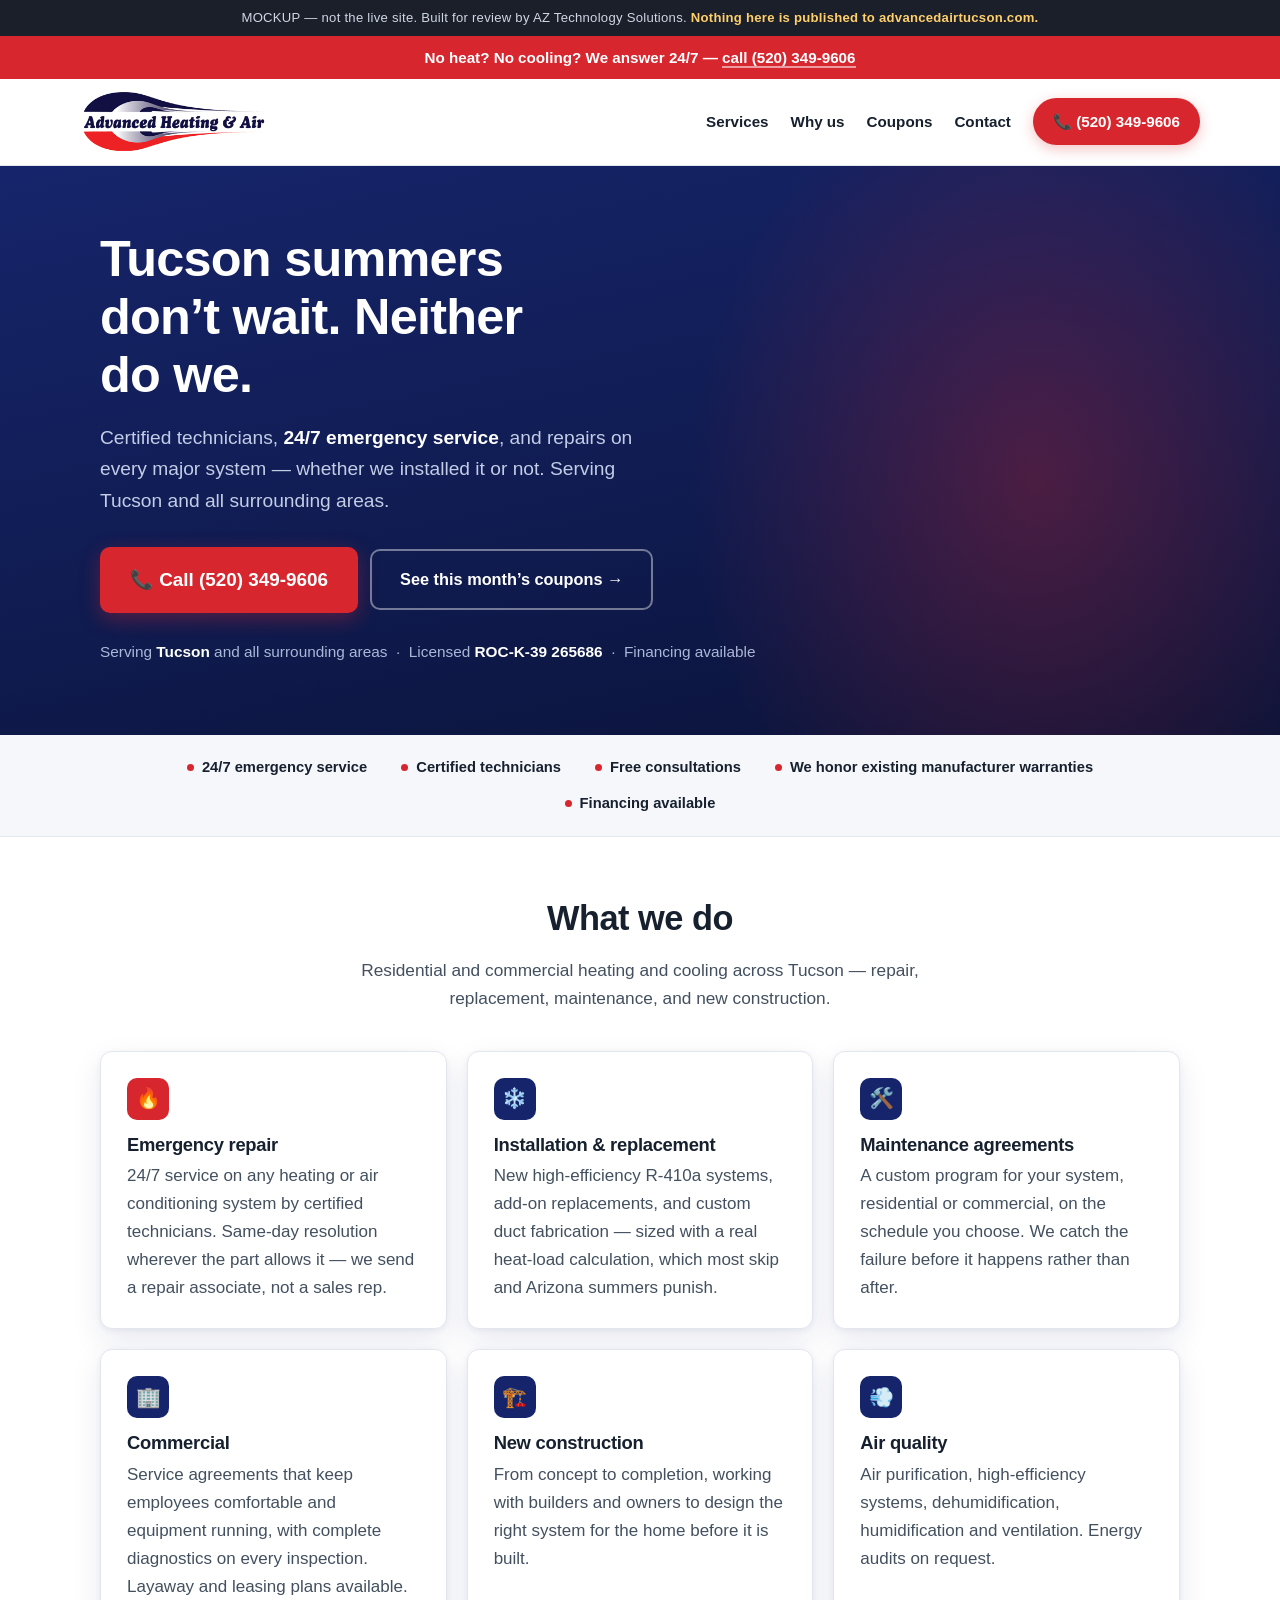
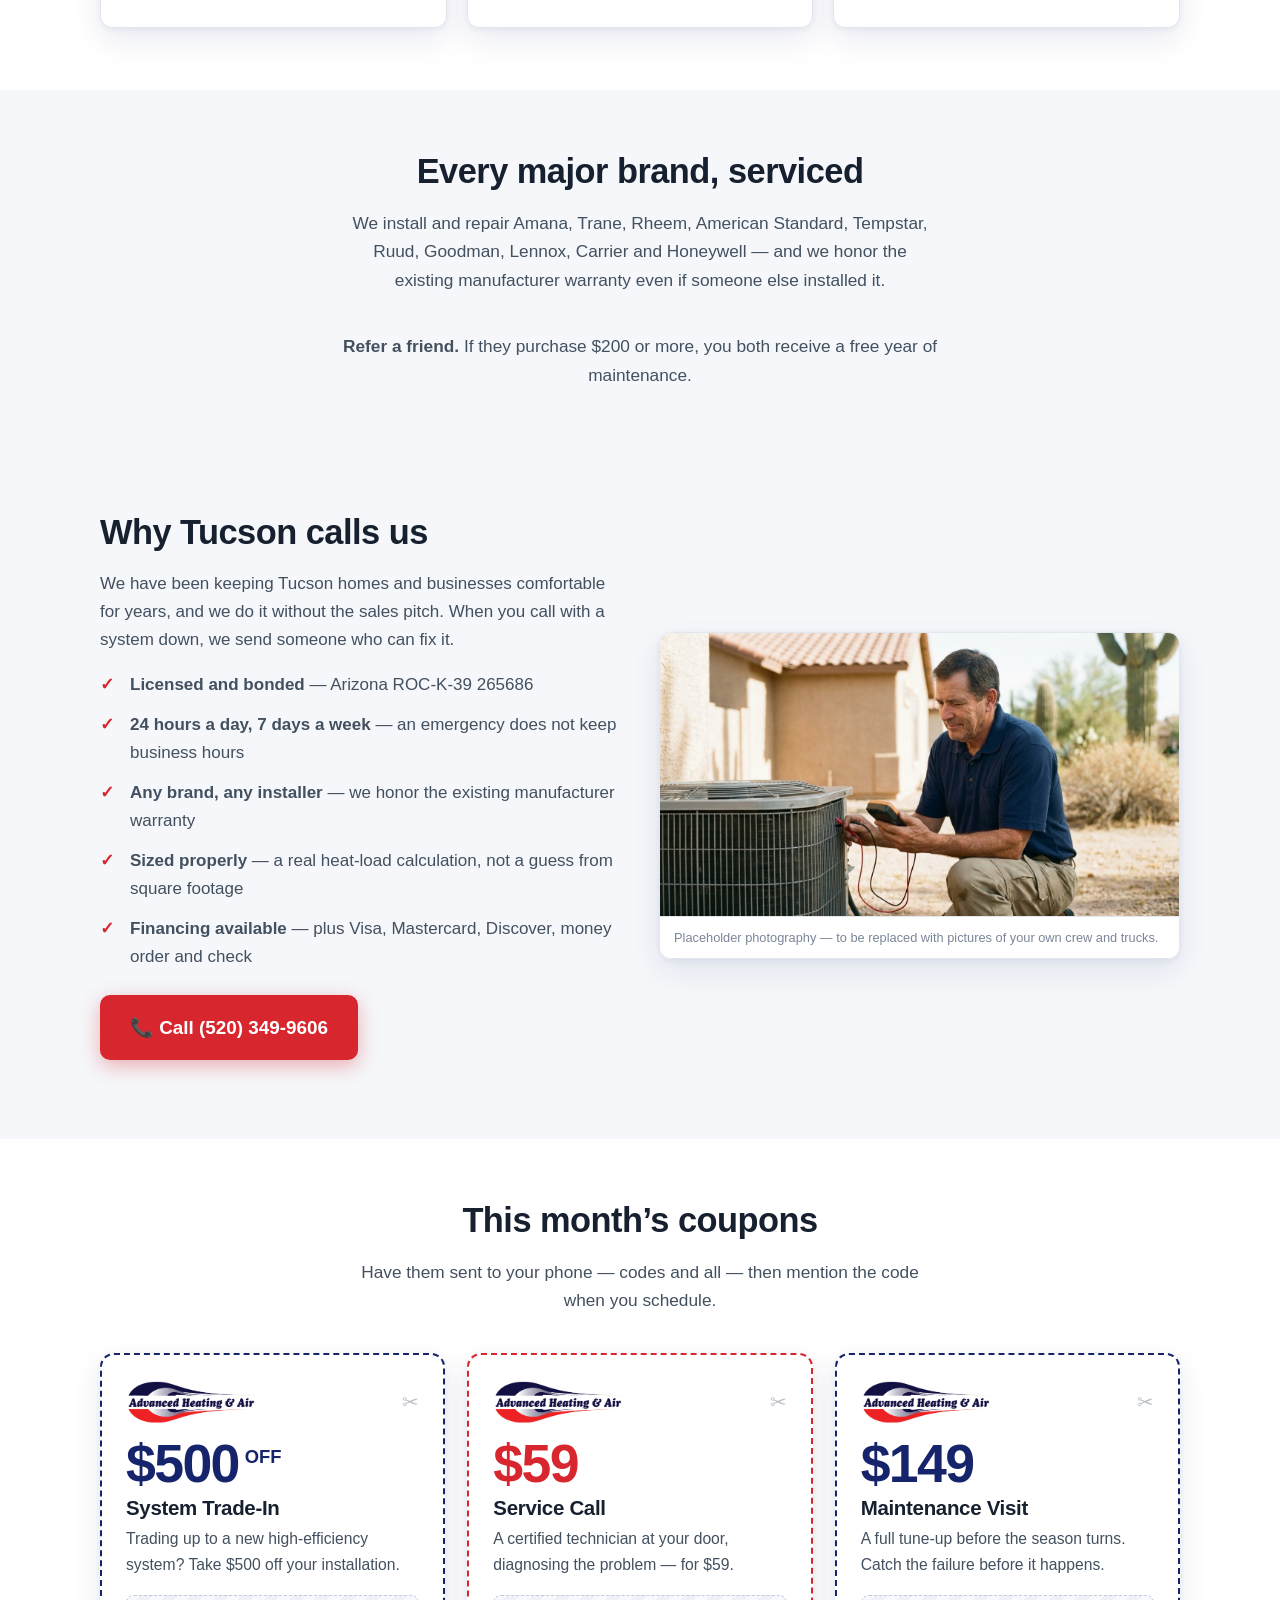
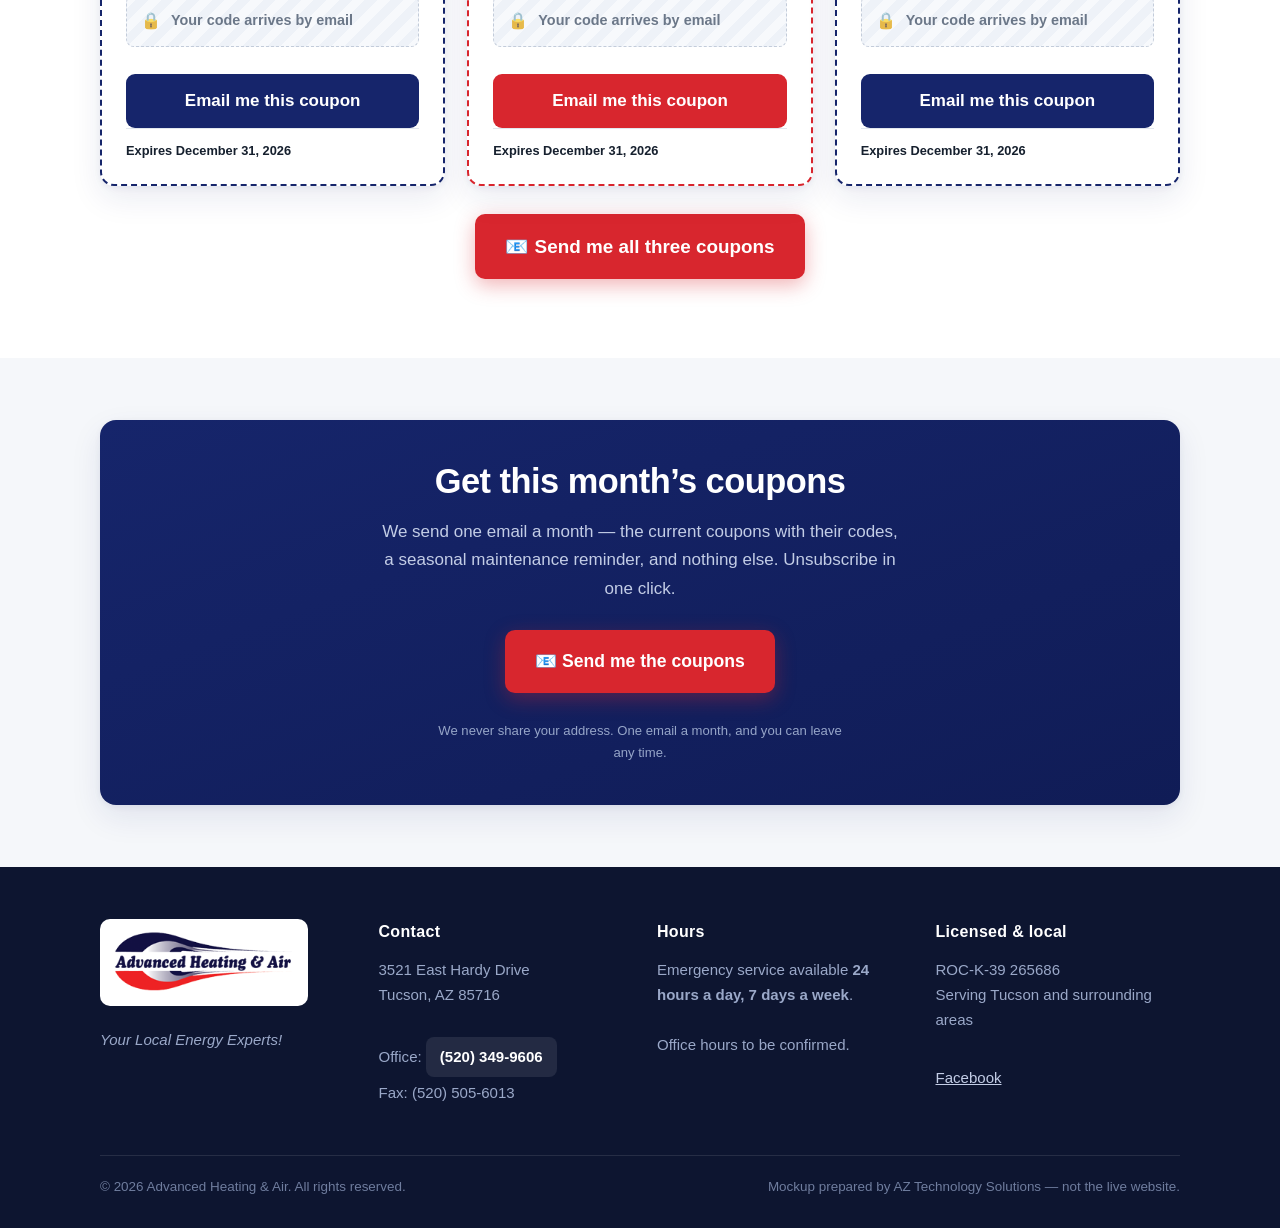
==== index.html @ 11493a87 "Email is now the gate: coupons locked, n8n form live, real photography THE CHANGE (Angel, 2026-09-20" ====
<!doctype html>
<html lang="en">
<head>
<meta charset="utf-8">
<meta name="viewport" content="width=device-width,initial-scale=1">
<meta name="robots" content="noindex, nofollow">
<title>Advanced Heating &amp; Air — Tucson HVAC Repair, Service &amp; Installation</title>
<meta name="description" content="Tucson heating and air conditioning repair, service and installation. 24/7 emergency service by certified technicians. Call 520-349-9606.">
<link rel="icon" href="favicon.png" sizes="32x32">
<link rel="apple-touch-icon" href="assets/icon-180.png">
<meta name="theme-color" content="#16256b">
<link rel="stylesheet" href="css/site.css">
</head>
<body>

<div class="mockbar">MOCKUP<span class="long"> — not the live site. Built for review by AZ Technology Solutions.</span> <b>Nothing here is published to advancedairtucson.com.</b></div>

<div class="callbar">No heat? No cooling? We answer 24/7 — <a href="tel:+15203499606">call (520) 349-9606</a></div>

<header class="site">
  <div class="wrap bar">
    <a href="index.html"><img src="assets/logo3.png" alt="Advanced Heating &amp; Air"></a>
    <nav class="main">
      <a href="services.html">Services</a>
      <a href="#why">Why us</a>
      <a href="coupons.html">Coupons</a>
      <a href="contact.html">Contact</a>
      <a class="tel" href="tel:+15203499606">📞 (520) 349-9606</a>
    </nav>
  </div>
</header>

<div class="hero">
  <div class="wrap">
    <h1>Tucson summers don&rsquo;t wait. Neither do we.</h1>
    <p class="lede">Certified technicians, <b>24/7 emergency service</b>, and repairs on every major system &mdash; whether we installed it or not. Serving Tucson and all surrounding areas.</p>
    <div class="cta-row">
      <a class="btn btn-call" href="tel:+15203499606">📞 Call (520) 349-9606</a>
      <a class="btn btn-ghost" href="coupons.html">See this month&rsquo;s coupons →</a>
    </div>
    <p class="area">Serving <b>Tucson</b> and all surrounding areas &nbsp;·&nbsp; Licensed <b>ROC-K-39 265686</b> &nbsp;·&nbsp; Financing available</p>
  </div>
</div>

<div class="trust">
  <div class="wrap">
    <ul>
      <li><span class="dot"></span> 24/7 emergency service</li>
      <li><span class="dot"></span> Certified technicians</li>
      <li><span class="dot"></span> Free consultations</li>
      <li><span class="dot"></span> We honor existing manufacturer warranties</li>
      <li><span class="dot"></span> Financing available</li>
    </ul>
  </div>
</div>

<section id="services">
  <div class="wrap">
    <div class="center">
      <h2>What we do</h2>
      <p class="sub">Residential and commercial heating and cooling across Tucson &mdash; repair, replacement, maintenance, and new construction.</p>
    </div>
    <div class="grid g3">
      <div class="card red">
        <div class="ico">🔥</div>
        <h3>Emergency repair</h3>
        <p>24/7 service on any heating or air conditioning system by certified technicians. Same-day resolution wherever the part allows it &mdash; we send a repair associate, not a sales rep.</p>
      </div>
      <div class="card">
        <div class="ico">❄️</div>
        <h3>Installation &amp; replacement</h3>
        <p>New high-efficiency R-410a systems, add-on replacements, and custom duct fabrication &mdash; sized with a real heat-load calculation, which most skip and Arizona summers punish.</p>
      </div>
      <div class="card">
        <div class="ico">🛠️</div>
        <h3>Maintenance agreements</h3>
        <p>A custom program for your system, residential or commercial, on the schedule you choose. We catch the failure before it happens rather than after.</p>
      </div>
      <div class="card">
        <div class="ico">🏢</div>
        <h3>Commercial</h3>
        <p>Service agreements that keep employees comfortable and equipment running, with complete diagnostics on every inspection. Layaway and leasing plans available.</p>
      </div>
      <div class="card">
        <div class="ico">🏗️</div>
        <h3>New construction</h3>
        <p>From concept to completion, working with builders and owners to design the right system for the home before it is built.</p>
      </div>
      <div class="card">
        <div class="ico">💨</div>
        <h3>Air quality</h3>
        <p>Air purification, high-efficiency systems, dehumidification, humidification and ventilation. Energy audits on request.</p>
      </div>
    </div>
  </div>
</section>

<section class="alt" id="why">
  <div class="wrap">
    <div class="center">
      <h2>Every major brand, serviced</h2>
      <p class="sub">We install and repair Amana, Trane, Rheem, American Standard, Tempstar, Ruud, Goodman, Lennox, Carrier and Honeywell &mdash; and we honor the existing manufacturer warranty even if someone else installed it.</p>
      <p class="sub" style="margin-bottom:0"><b>Refer a friend.</b> If they purchase $200 or more, you both receive a free year of maintenance.</p>
    </div>
  </div>
</section>

<section class="alt" id="trustband">
  <div class="wrap">
    <div class="split">
      <div>
        <h2>Why Tucson calls us</h2>
        <p>We have been keeping Tucson homes and businesses comfortable for years, and we do it without the sales pitch. When you call with a system down, we send someone who can fix it.</p>
        <ul class="ticks">
          <li><b>Licensed and bonded</b> — Arizona ROC-K-39 265686</li>
          <li><b>24 hours a day, 7 days a week</b> — an emergency does not keep business hours</li>
          <li><b>Any brand, any installer</b> — we honor the existing manufacturer warranty</li>
          <li><b>Sized properly</b> — a real heat-load calculation, not a guess from square footage</li>
          <li><b>Financing available</b> — plus Visa, Mastercard, Discover, money order and check</li>
        </ul>
        <p class="noprint"><a class="btn btn-call" href="tel:+15203499606">📞 Call (520) 349-9606</a></p>
      </div>
      <div>
        <figure class="photo" style="margin:0">
          <img src="assets/photo-tech.jpg" alt="An Advanced Heating &amp; Air technician checking a residential air conditioning unit outside a Tucson home" width="1400" height="763" loading="lazy">
          <figcaption>Placeholder photography &mdash; to be replaced with pictures of your own crew and trucks.</figcaption>
        </figure>
      </div>
    </div>
  </div>
</section>

<section>
  <div class="wrap">
    <div class="center">
      <h2>This month&rsquo;s coupons</h2>
      <p class="sub">Have them sent to your phone &mdash; codes and all &mdash; then mention the code when you schedule.</p>
    </div>
    <div class="coupons" id="coupons"></div>
    <p class="center" style="margin-top:28px">
      <a class="btn btn-call" href="https://example.invalid/form">📧 Send me all three coupons</a>
    </p>
  </div>
</section>

<section class="alt" id="contact">
  <div class="wrap">
    <div class="gate">
      <h2>Get this month&rsquo;s coupons</h2>
      <p>We send one email a month &mdash; the current coupons with their codes, a seasonal maintenance reminder, and nothing else. Unsubscribe in one click.</p>
      <p><a class="btn btn-call" href="https://example.invalid/form">📧 Send me the coupons</a></p>
      <p class="fine">We never share your address. One email a month, and you can leave any time.</p>
    </div>
  </div>
</section>

<footer class="site">
  <div class="wrap">
    <div class="fgrid">
      <div>
        <span class="logochip"><img src="assets/logo2.png" alt="Advanced Heating &amp; Air"></span>
        <p><em>Your Local Energy Experts!</em></p>
      </div>
      <div>
        <h4>Contact</h4>
        <p>
          3521 East Hardy Drive<br>
          Tucson, AZ 85716<br><br>
          Office: <a href="tel:+15203499606">(520) 349-9606</a><br>
          Fax: (520) 505-6013
        </p>
      </div>
      <div>
        <h4>Hours</h4>
        <p>Emergency service available <b>24 hours a day, 7 days a week</b>.<br><br>
        Office hours to be confirmed.</p>
      </div>
      <div>
        <h4>Licensed &amp; local</h4>
        <p>ROC-K-39 265686<br>
        Serving Tucson and surrounding areas<br><br>
        <a href="https://www.facebook.com/advancedairtucson" rel="noopener">Facebook</a></p>
      </div>
    </div>
    <div class="legal">
      <span>&copy; 2026 Advanced Heating &amp; Air. All rights reserved.</span>
      <span>Mockup prepared by AZ Technology Solutions &mdash; not the live website.</span>
    </div>
  </div>
</footer>

<script src="js/coupons.js"></script>
</body>
</html>
---- css/site.css ----
/* Advanced Heating & Air — mockup stylesheet
   Client canon: navy + red from the existing logo mark. No AZ Tech brand anywhere. */
:root{
  --navy:#16256b; --navy-2:#1d3187; --red:#d8262e; --red-2:#b81e25;
  --ink:#16202e; --body:#43505f; --line:#e2e7ee; --bg:#fff; --bg-2:#f5f7fa;
  --white:#fff; --ok:#1c7c4a;
  --wrap:1120px; --r:12px;
  --shadow:0 2px 6px rgba(22,37,107,.06), 0 12px 32px rgba(22,37,107,.09);
}
*{box-sizing:border-box}
html{-webkit-text-size-adjust:100%}
body{margin:0;background:var(--bg);color:var(--body);
  font:400 17px/1.65 -apple-system,BlinkMacSystemFont,"Segoe UI",Roboto,Helvetica,Arial,sans-serif;}
h1,h2,h3{color:var(--ink);line-height:1.15;margin:0 0 .5em;font-weight:800;letter-spacing:-.015em}
h1{font-size:clamp(2rem,5vw,3.15rem)}
h2{font-size:clamp(1.5rem,3.2vw,2.15rem)}
h3{font-size:1.15rem}
p{margin:0 0 1em}
a{color:var(--navy-2)}
img{max-width:100%;height:auto;display:block}
.wrap{max-width:var(--wrap);margin:0 auto;padding:0 20px}

/* ---- emergency call bar: the first thing, on every screen ---- */
.callbar{background:var(--red);color:#fff;text-align:center;font-weight:700;font-size:.95rem;padding:9px 16px}
.callbar a{color:#fff;text-decoration:none;border-bottom:2px solid rgba(255,255,255,.55)}

/* ---- header ---- */
header.site{position:sticky;top:0;z-index:50;background:rgba(255,255,255,.97);
  backdrop-filter:saturate(180%) blur(8px);border-bottom:1px solid var(--line)}
.bar{display:flex;align-items:center;gap:18px;padding:12px 0}
.bar img{width:190px}
nav.main{margin-left:auto;display:flex;align-items:center;gap:22px}
nav.main a{color:var(--ink);text-decoration:none;font-weight:600;font-size:.95rem}
nav.main a:hover{color:var(--red)}
.tel{display:inline-flex;align-items:center;gap:8px;background:var(--red);color:#fff!important;
  padding:11px 20px;border-radius:999px;font-weight:800;text-decoration:none;white-space:nowrap;
  box-shadow:0 4px 14px rgba(216,38,46,.28)}
.tel:hover{background:var(--red-2)}
@media(max-width:820px){ nav.main a:not(.tel){display:none} .bar img{width:150px} }

/* ---- hero: phone, service area, trust — in that order ---- */
.hero{background:linear-gradient(168deg,var(--navy) 0%,#0f1a4d 62%,#0b1338 100%);color:#e8edf7;
  padding:64px 0 56px;position:relative;overflow:hidden}
.hero:after{content:"";position:absolute;right:-12%;top:-30%;width:62%;height:170%;
  background:radial-gradient(ellipse at center,rgba(216,38,46,.30),transparent 62%);pointer-events:none}
.hero h1{color:#fff;max-width:16ch;margin-bottom:.35em}
.hero .lede{font-size:1.2rem;color:#c3cde6;max-width:52ch;margin-bottom:1.6em}
.hero .lede b{color:#fff}
.cta-row{display:flex;flex-wrap:wrap;gap:12px;align-items:center}
.btn{display:inline-flex;align-items:center;gap:9px;padding:15px 28px;border-radius:10px;
  font-weight:800;text-decoration:none;font-size:1.02rem;border:2px solid transparent;transition:.15s}
.btn-call{background:var(--red);color:#fff;box-shadow:0 6px 20px rgba(216,38,46,.35);font-size:1.18rem}
.btn-call:hover{background:var(--red-2);transform:translateY(-1px)}
.btn-ghost{border-color:rgba(255,255,255,.42);color:#fff}
.btn-ghost:hover{background:rgba(255,255,255,.1)}
.hero .area{margin-top:26px;font-size:.96rem;color:#aab8d8}
.hero .area b{color:#fff}

/* ---- trust strip ---- */
.trust{background:var(--bg-2);border-bottom:1px solid var(--line);padding:20px 0}
.trust ul{list-style:none;margin:0;padding:0;display:flex;flex-wrap:wrap;gap:12px 34px;justify-content:center;
  font-size:.92rem;font-weight:600;color:var(--ink)}
.trust li{display:flex;align-items:center;gap:8px}
.trust .dot{width:7px;height:7px;border-radius:50%;background:var(--red);flex:none}

/* ---- sections ---- */
section{padding:62px 0}
section.alt{background:var(--bg-2)}
.center{text-align:center}
.center .sub{max-width:62ch;margin:0 auto 2.2em;font-size:1.08rem}
.grid{display:grid;gap:20px}
.g3{grid-template-columns:repeat(auto-fit,minmax(272px,1fr))}
.card{background:#fff;border:1px solid var(--line);border-radius:var(--r);padding:26px;box-shadow:var(--shadow)}
.card h3{margin-bottom:.4em}
.card p:last-child{margin-bottom:0}
.card .ico{width:42px;height:42px;border-radius:10px;background:var(--navy);color:#fff;display:grid;
  place-items:center;font-size:1.25rem;margin-bottom:14px}
.card.red .ico{background:var(--red)}

/* ---- coupon cards: the product ---- */
.coupons{display:grid;gap:22px;grid-template-columns:repeat(auto-fit,minmax(290px,1fr))}
.coupon{position:relative;background:#fff;border:2px dashed var(--navy);border-radius:14px;padding:26px 24px 22px;
  display:flex;flex-direction:column;box-shadow:var(--shadow)}
.coupon.red{border-color:var(--red)}
.coupon .brandline{display:flex;align-items:center;justify-content:space-between;gap:10px;margin-bottom:14px}
.coupon .brandline img{width:132px}
.coupon .scissors{font-size:1.25rem;opacity:.35}
.coupon .amt{font-size:3.35rem;font-weight:900;color:var(--navy);line-height:.95;letter-spacing:-.03em}
.coupon.red .amt{color:var(--red)}
.coupon .amt .unit{font-size:1.15rem;font-weight:800;vertical-align:super;margin-left:6px;letter-spacing:0}
.coupon h3{font-size:1.28rem;margin:.35em 0 .3em}
.coupon .blurb{font-size:.98rem;margin-bottom:1.1em}
.coupon .foot{margin-top:auto;border-top:1px solid var(--line);padding-top:13px;font-size:.8rem;color:#7a8698}
.coupon .exp{font-weight:700;color:var(--ink)}
.coupon .cta{margin-top:14px}
.coupon .cta a{display:block;text-align:center;background:var(--navy);color:#fff;text-decoration:none;
  font-weight:800;padding:12px;border-radius:9px}
.coupon.red .cta a{background:var(--red)}

/* ---- email capture: the real mechanism ---- */
.capture{background:linear-gradient(160deg,var(--navy) 0%,#101c56 100%);color:#e8edf7;border-radius:16px;
  padding:42px 34px;text-align:center;box-shadow:var(--shadow)}
.capture h2{color:#fff}
.capture p{color:#c3cde6;max-width:52ch;margin:0 auto 1.6em}
.capture form{display:flex;gap:10px;max-width:520px;margin:0 auto;flex-wrap:wrap}
.capture input[type=email]{flex:1 1 240px;min-width:0;padding:15px 17px;border-radius:10px;border:2px solid transparent;
  font-size:1rem;font-family:inherit}
.capture input[type=email]:focus{outline:none;border-color:var(--red)}
.capture button{padding:15px 28px;border:0;border-radius:10px;background:var(--red);color:#fff;
  font-weight:800;font-size:1rem;font-family:inherit;cursor:pointer;flex:0 0 auto}
.capture button:hover{background:var(--red-2)}
.capture .fine{font-size:.82rem;color:#96a5c8;margin:1.1em auto 0}
.capture .done{display:none;background:rgba(28,124,74,.18);border:1px solid rgba(80,200,140,.5);
  border-radius:12px;padding:22px;max-width:520px;margin:0 auto}
.capture .done b{color:#fff;display:block;font-size:1.15rem;margin-bottom:.35em}
.capture.sent form{display:none}
.capture.sent .done{display:block}
.capture.sent .fine{display:none}

/* ---- footer ---- */
footer.site{background:#0d1530;color:#9aa8c8;padding:52px 0 30px;font-size:.94rem}
footer.site h4{color:#fff;font-size:1rem;margin:0 0 .8em;letter-spacing:.02em}
footer.site a{color:#c3cde6}
.fgrid{display:grid;gap:34px;grid-template-columns:repeat(auto-fit,minmax(230px,1fr));margin-bottom:34px}
.fgrid img{width:180px;margin-bottom:14px}
.legal{border-top:1px solid rgba(255,255,255,.1);padding-top:20px;font-size:.84rem;color:#6f7d9e;
  display:flex;flex-wrap:wrap;gap:10px 22px;justify-content:space-between}

/* ---- mockup banner ---- */
.mockbar{background:#1b1f2a;color:#cfd6e4;font-size:.82rem;text-align:center;padding:7px 16px;letter-spacing:.02em}
.mockbar b{color:#ffcf6b}

/* ---- print: the coupons, and nothing else ---- */
@media print{
  .callbar,header.site,footer.site,.capture,.mockbar,.trust,.noprint,nav.main{display:none!important}
  body{font-size:12pt;color:#000}
  section{padding:0}
  .coupons{grid-template-columns:1fr;gap:16pt}
  .coupon{break-inside:avoid;page-break-inside:avoid;box-shadow:none;border-width:2px}
  .printonly{display:block!important}
}
.printonly{display:none}

/* footer logo needs a light ground — the mark's navy half disappears on #0d1530 */
.fgrid .logochip{background:#fff;border-radius:10px;padding:12px 14px;display:inline-block;margin-bottom:14px}
.fgrid .logochip img{width:180px;margin:0}

/* A coupon cut off the page must still carry the phone number — the call-to-action
   button is .noprint, and the 2021 originals printed the number on every coupon. */
@media print{
  .coupon .printphone{display:block;font-size:14pt;font-weight:900;color:#000;
    letter-spacing:-.01em;margin-bottom:5pt}
}

/* The mockup banner is review chrome, not the site — it must not eat the phone fold.
   Verified at 390px: it was wrapping to three lines above the logo. */
@media(max-width:560px){
  .mockbar{font-size:.68rem;padding:5px 12px;line-height:1.35}
  .mockbar .long{display:none}
  .callbar{font-size:.85rem;padding:7px 12px}
}

/* trust band */
.split{display:grid;gap:38px;grid-template-columns:repeat(auto-fit,minmax(310px,1fr));align-items:center}
ul.ticks{list-style:none;margin:0 0 1.4em;padding:0}
ul.ticks li{position:relative;padding-left:30px;margin-bottom:.7em}
ul.ticks li:before{content:"✓";position:absolute;left:0;top:0;color:var(--red);font-weight:900}
.photoslot{border:2px dashed #c3ccda;border-radius:var(--r);background:#fff;min-height:300px;
  display:grid;place-items:center;padding:30px;text-align:center}
.photoslot .ps-ico{font-size:2.1rem;display:block;margin-bottom:10px;opacity:.6}
.photoslot b{display:block;color:var(--ink);margin-bottom:.5em;font-size:1.05rem}
.photoslot span{display:block;font-size:.92rem;color:#7a8698;max-width:34ch;margin:0 auto}

/* Redemption code — the office writes it down, and for the first time the coupons
   become measurable. No software required on their side. */
.coupon .code{display:flex;align-items:center;justify-content:space-between;gap:10px;
  border:1px solid var(--line);background:var(--bg-2);border-radius:8px;padding:9px 13px;margin-bottom:13px}
.coupon .code span{font-size:.74rem;text-transform:uppercase;letter-spacing:.09em;color:#7a8698;font-weight:700}
.coupon .code b{font-family:ui-monospace,SFMono-Regular,Menlo,monospace;font-size:1rem;color:var(--ink);letter-spacing:.02em}
@media print{ .coupon .code{border:1px solid #000;background:#fff} .coupon .code b{font-size:12pt} }

/* Print density: the code box pushed the sheet to one coupon per page, which is three
   sheets of a customer's paper for three offers. Verified by re-rendering the PDF. */
@media print{
  .coupon{padding:14pt 16pt 12pt}
  .coupon .brandline{margin-bottom:7pt}
  .coupon .brandline img{width:100pt}
  .coupon .amt{font-size:30pt}
  .coupon h3{font-size:13pt;margin:.2em 0 .2em}
  .coupon .blurb{font-size:10pt;margin-bottom:.5em}
  .coupon .code{padding:5pt 9pt;margin-bottom:7pt}
  .coupon .printphone{font-size:12pt;margin-bottom:3pt}
  .coupon .foot{padding-top:7pt;font-size:8pt}
  .coupons{gap:12pt}
  section{padding:0}
  h1{font-size:19pt;margin-bottom:.2em}
  .center .sub{font-size:10pt;margin-bottom:.8em}
}

/* Footer tap targets. Measured at 390px: the footer phone link and Facebook link were
   under 38px tall, and on an emergency-service site the phone number is the one link
   a person jabs at one-handed. */
footer.site a[href^="tel:"]{display:inline-block;padding:9px 14px;margin:4px 0;border-radius:8px;
  background:rgba(255,255,255,.09);color:#fff;font-weight:700;text-decoration:none;min-height:40px;
  line-height:22px}
footer.site a[href^="tel:"]:hover{background:rgba(255,255,255,.16)}
footer.site a[rel="noopener"]{display:inline-block;padding:9px 0;min-height:40px;line-height:22px}
@media(max-width:560px){
  footer.site a[href^="tel:"]{display:block;text-align:center}
}

/* ---- LOCKED coupons (2026-09-20) ------------------------------------------
   The offer is visible because that is the marketing; the CODE and the printable
   coupon are not, because a visible coupon gets screenshotted and we never get the
   address. The email is the mechanism, so the email is the only way to the code. */
.coupon.locked .lockrow{display:flex;align-items:center;gap:10px;border:1px dashed #c3ccda;
  background:repeating-linear-gradient(135deg,#f7f9fc,#f7f9fc 9px,#eef2f8 9px,#eef2f8 18px);
  border-radius:8px;padding:12px 14px;margin-bottom:13px;color:#6b7788;font-size:.9rem;font-weight:600}
.coupon.locked .lockrow .lk{font-size:1rem;opacity:.75}
.coupon.locked .foot{border-top:1px solid var(--line);padding-top:11px;font-size:.8rem;color:#7a8698}
.coupon.locked .cta a{display:block;text-align:center;background:var(--navy);color:#fff;
  text-decoration:none;font-weight:800;padding:13px;border-radius:9px}
.coupon.locked.red .cta a{background:var(--red)}
.coupon.locked .cta a:hover{filter:brightness(1.12)}

/* photography */
.photo{border-radius:var(--r);overflow:hidden;box-shadow:var(--shadow);border:1px solid var(--line)}
.photo img{width:100%;display:block}
.photo figcaption{background:#fff;padding:10px 14px;font-size:.8rem;color:#7a8698;border-top:1px solid var(--line)}

/* the email gate panel */
.gate{background:linear-gradient(160deg,var(--navy) 0%,#101c56 100%);color:#e8edf7;border-radius:16px;
  padding:42px 34px;text-align:center;box-shadow:var(--shadow)}
.gate h2{color:#fff}
.gate p{color:#c3cde6;max-width:56ch;margin:0 auto 1.6em}
.gate .btn-call{font-size:1.1rem}
.gate .fine{font-size:.82rem;color:#96a5c8;margin:1.3em auto 0}

@media print{ .coupon.locked .lockrow,.coupon.locked .cta{display:none!important} }
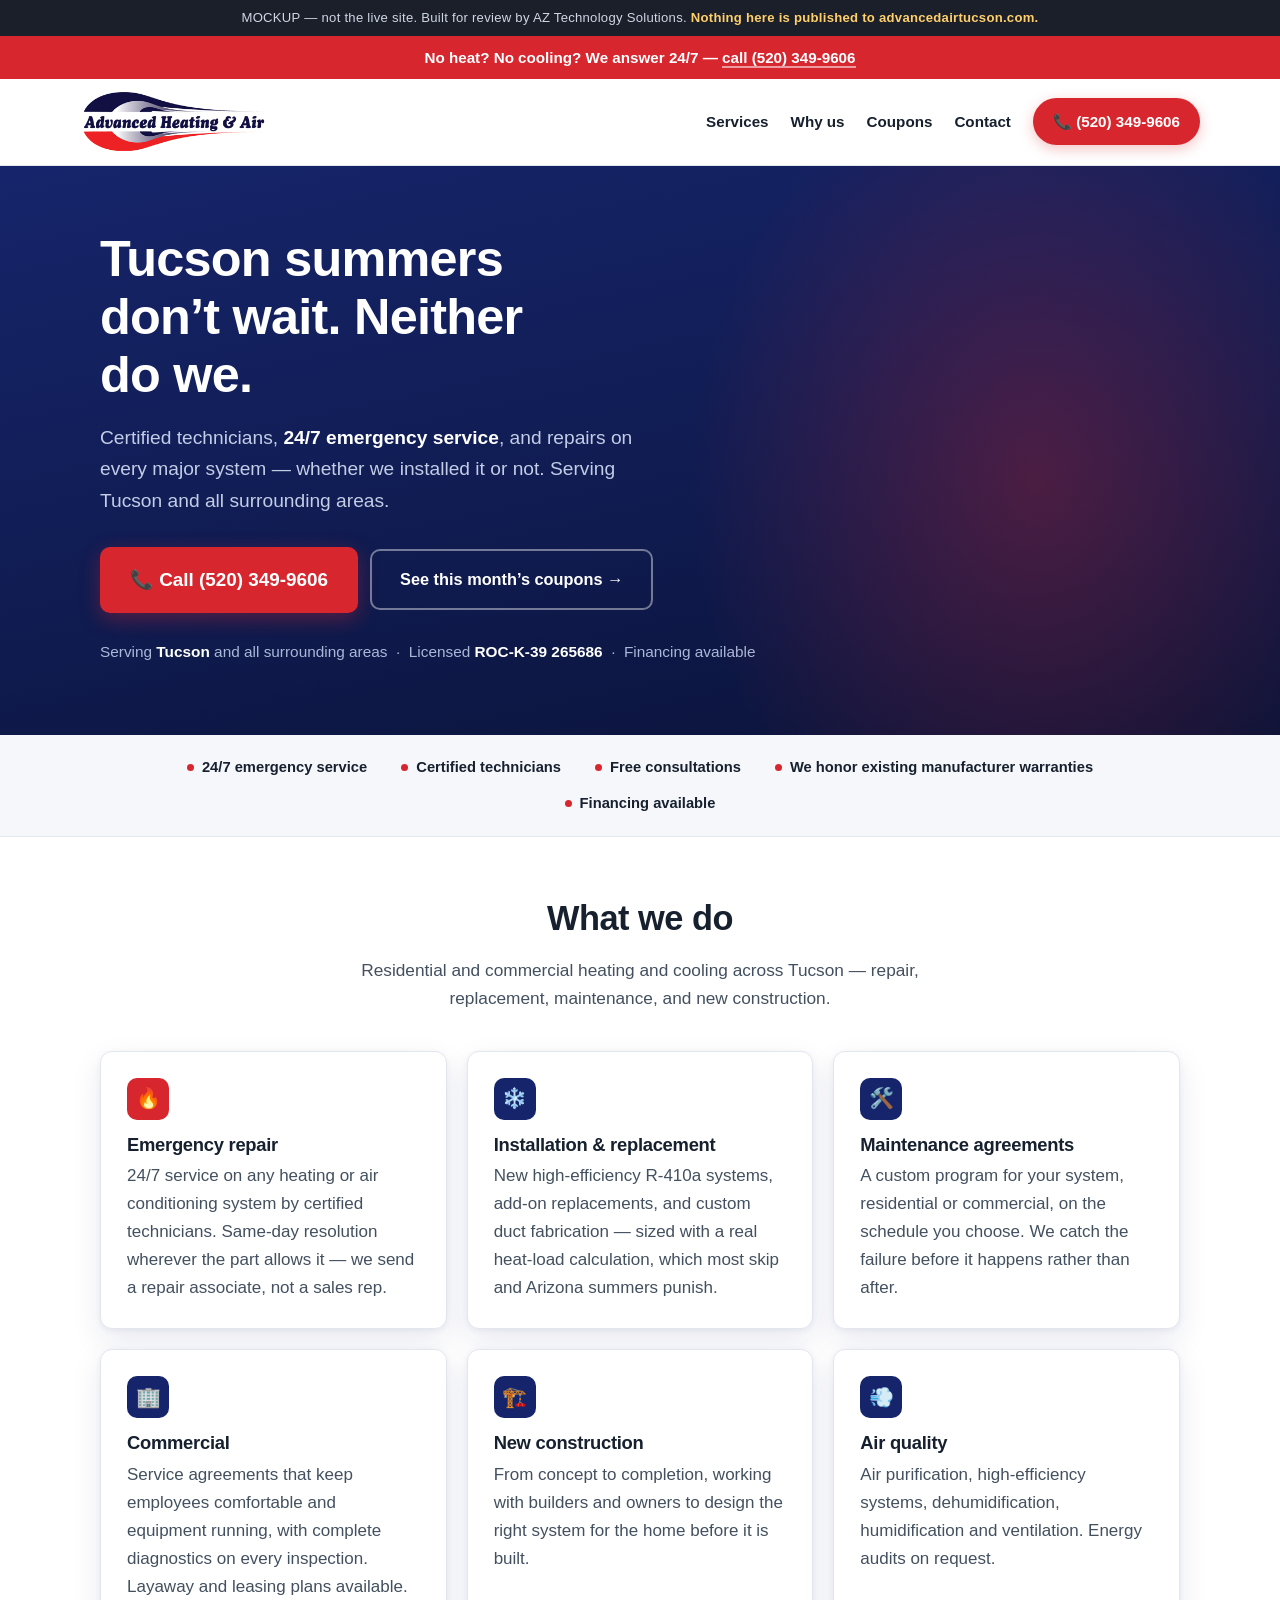
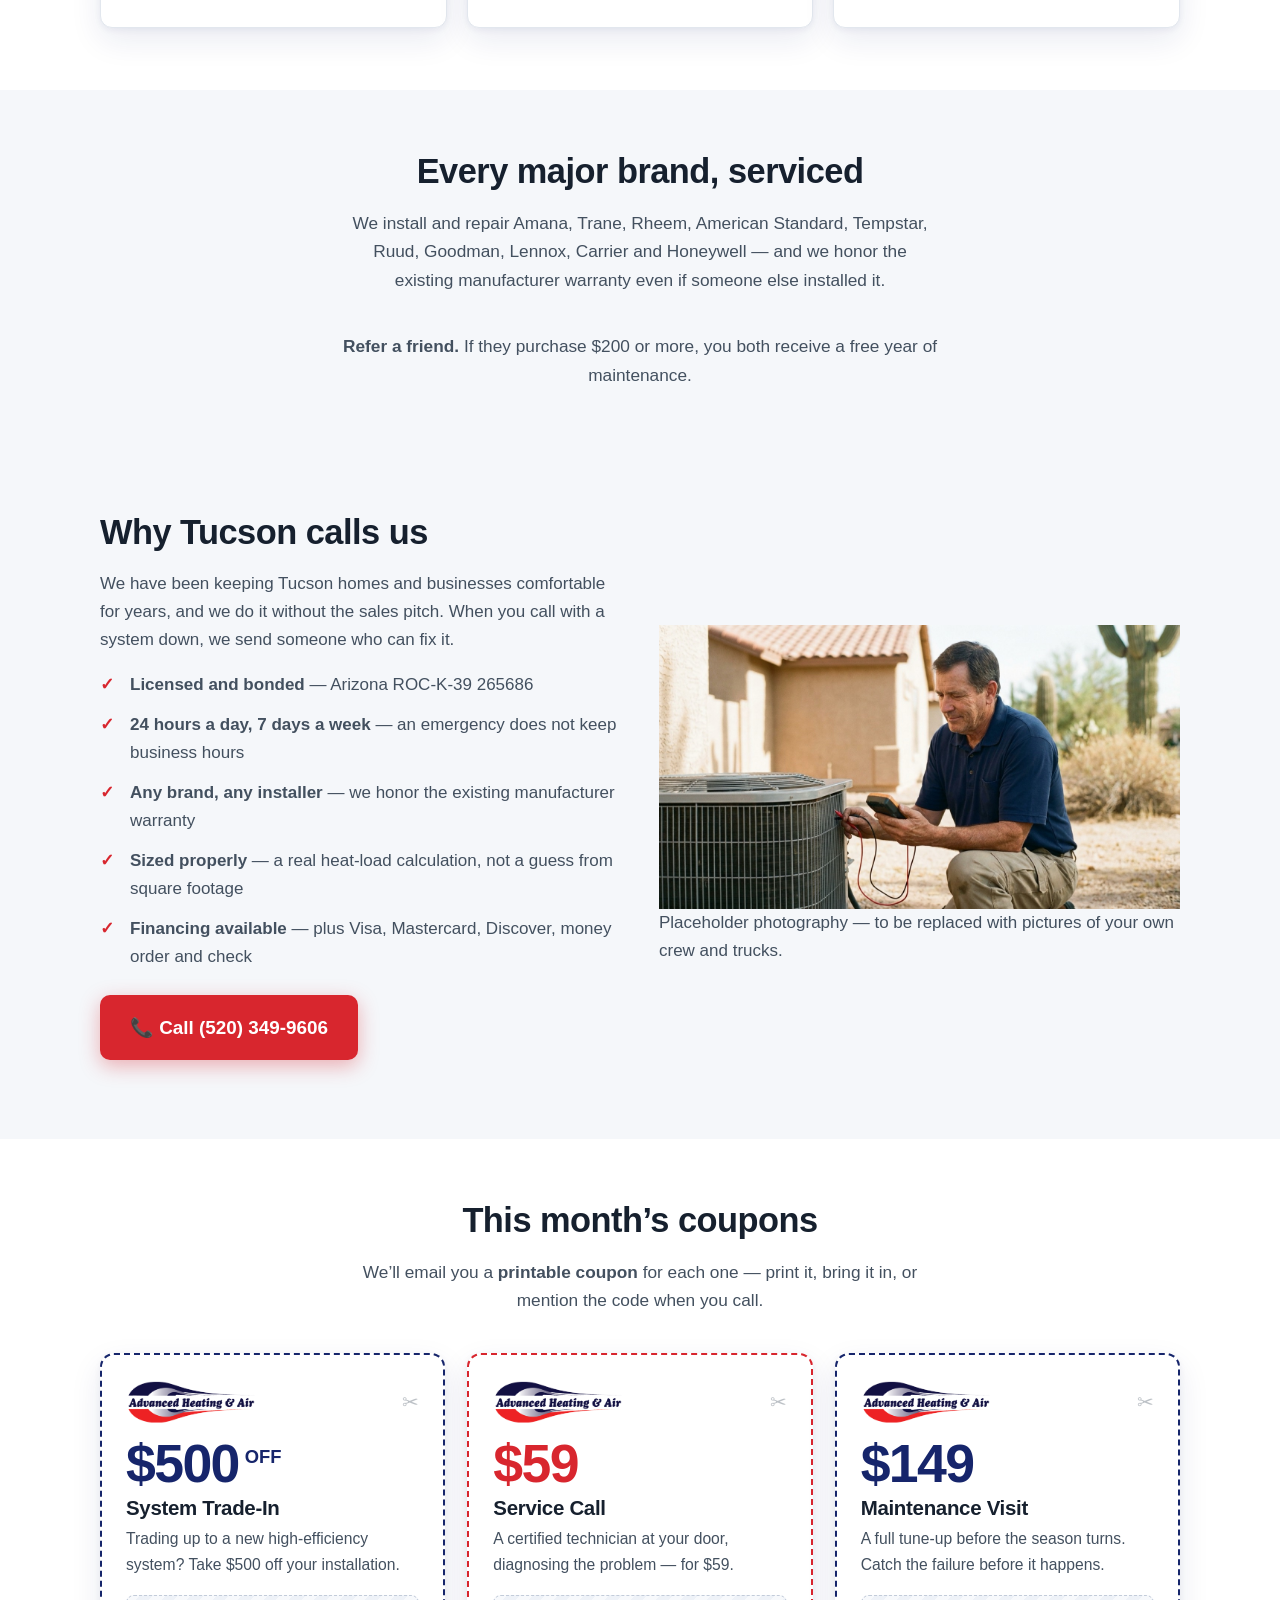
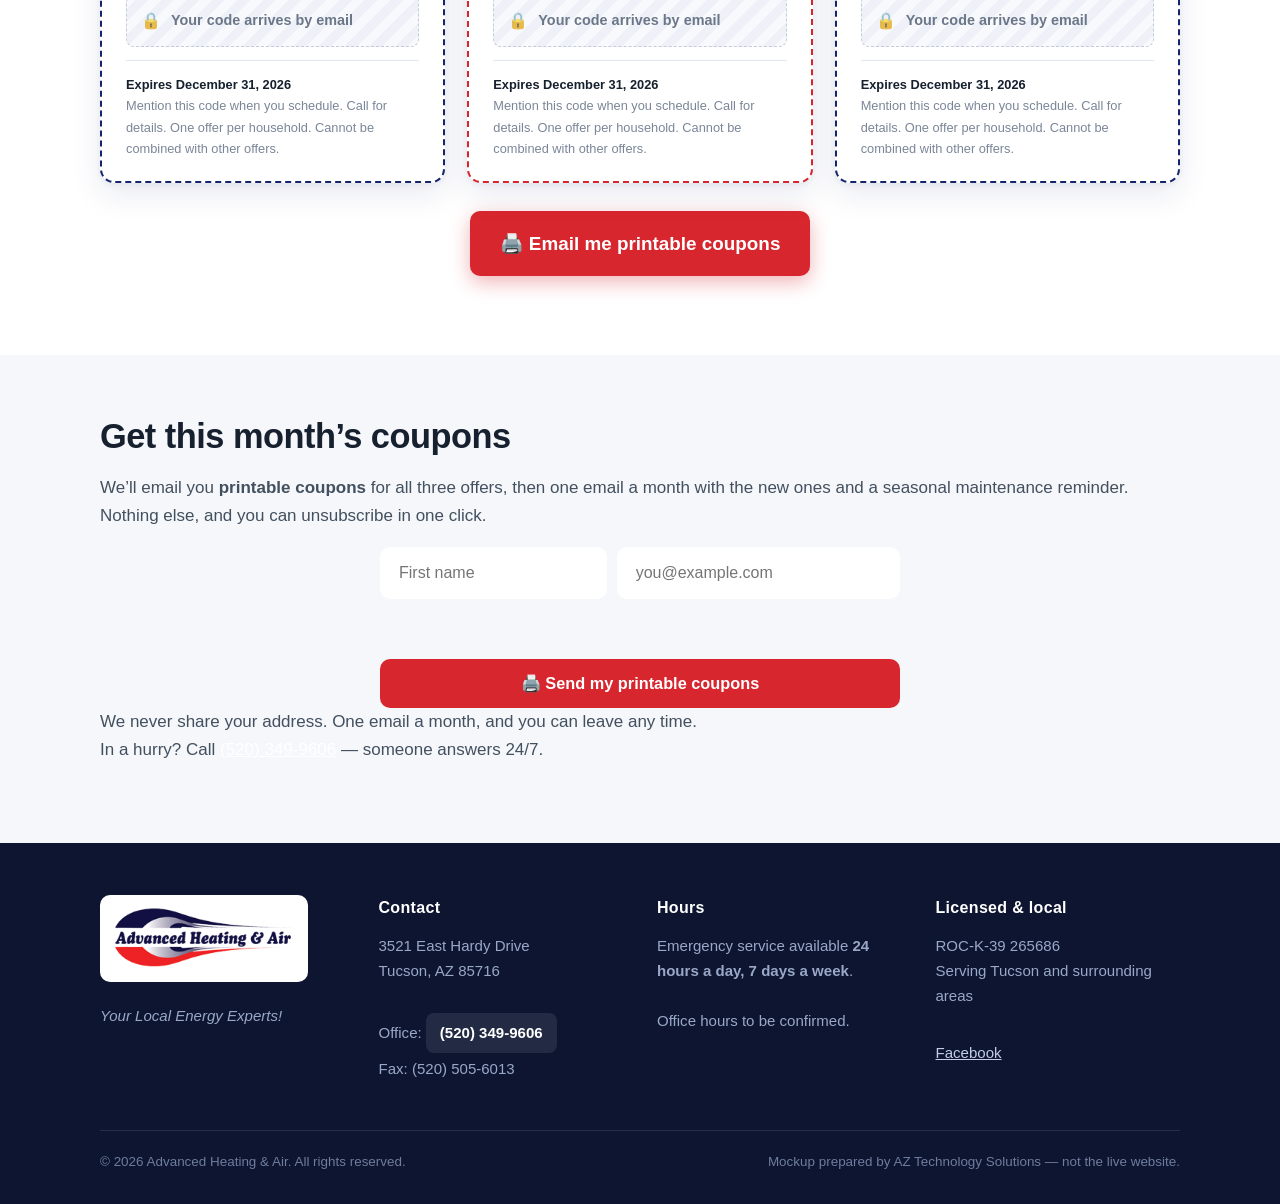
==== commit bb5a75b3: "Embedded gate via Cloudflare Worker + Turnstile; printable leads the copy No hop off the page and no" ====
--- a/index.html
+++ b/index.html
@@ -122,7 +122,7 @@
       </div>
       <div>
         <figure class="photo" style="margin:0">
-          <img src="assets/photo-tech.jpg" alt="An Advanced Heating &amp; Air technician checking a residential air conditioning unit outside a Tucson home" width="1400" height="763" loading="lazy">
+          <img src="assets/photo-tech.jpg" alt="Placeholder image: a heating and air conditioning technician checking a residential condenser unit outside a Tucson home" width="1400" height="763" loading="lazy">
           <figcaption>Placeholder photography &mdash; to be replaced with pictures of your own crew and trucks.</figcaption>
         </figure>
       </div>
@@ -134,22 +134,38 @@
   <div class="wrap">
     <div class="center">
       <h2>This month&rsquo;s coupons</h2>
-      <p class="sub">Have them sent to your phone &mdash; codes and all &mdash; then mention the code when you schedule.</p>
-    </div>
+      <p class="sub">We&rsquo;ll email you a <b>printable coupon</b> for each one &mdash; print it, bring it in, or mention the code when you call.</p>
+    </div>
+    <p class="noprint center" data-printbar hidden style="margin-bottom:22px">
+      <a class="btn btn-call" href="javascript:window.print()">🖨️ Print my coupons</a>
+    </p>
     <div class="coupons" id="coupons"></div>
     <p class="center" style="margin-top:28px">
-      <a class="btn btn-call" href="https://example.invalid/form">📧 Send me all three coupons</a>
+      <a class="btn btn-call" href="#contact">🖨️ Email me printable coupons</a>
     </p>
   </div>
 </section>
 
 <section class="alt" id="contact">
   <div class="wrap">
-    <div class="gate">
+    <div class="gate" data-gate>
       <h2>Get this month&rsquo;s coupons</h2>
-      <p>We send one email a month &mdash; the current coupons with their codes, a seasonal maintenance reminder, and nothing else. Unsubscribe in one click.</p>
-      <p><a class="btn btn-call" href="https://example.invalid/form">📧 Send me the coupons</a></p>
-      <p class="fine">We never share your address. One email a month, and you can leave any time.</p>
+      <p>We&rsquo;ll email you <b>printable coupons</b> for all three offers, then one email a month with the new ones and a seasonal maintenance reminder. Nothing else, and you can unsubscribe in one click.</p>
+      <form novalidate>
+        <div class="row2">
+          <input type="text" name="name" placeholder="First name" aria-label="First name" autocomplete="given-name">
+          <input type="email" name="email" placeholder="you@example.com" aria-label="Email address" autocomplete="email" required>
+        </div>
+        <div class="cf-turnstile" data-sitekey="1x00000000000000000000AA" data-size="flexible"></div>
+        <button type="submit">🖨️ Send my printable coupons</button>
+        <p class="err" data-err hidden></p>
+      </form>
+      <div class="done">
+        <b>Check your inbox.</b>
+        Your <b>printable coupons</b> are on the way to <span data-sentto>you</span>, and the codes have unlocked above.
+      </div>
+      <p class="fine">We never share your address. One email a month, and you can leave any time.<br>
+      In a hurry? Call <a href="tel:+15203499606" style="color:#fff">(520) 349-9606</a> &mdash; someone answers 24/7.</p>
     </div>
   </div>
 </section>
@@ -189,6 +205,7 @@
   </div>
 </footer>
 
+<script src="https://challenges.cloudflare.com/turnstile/v0/api.js" async defer></script>
 <script src="js/coupons.js"></script>
 </body>
 </html>
--- a/css/site.css
+++ b/css/site.css
@@ -209,31 +209,101 @@
   footer.site a[href^="tel:"]{display:block;text-align:center}
 }
 
-/* ---- LOCKED coupons (2026-09-20) ------------------------------------------
-   The offer is visible because that is the marketing; the CODE and the printable
-   coupon are not, because a visible coupon gets screenshotted and we never get the
-   address. The email is the mechanism, so the email is the only way to the code. */
-.coupon.locked .lockrow{display:flex;align-items:center;gap:10px;border:1px dashed #c3ccda;
+
+/* ===== THE COUPON VAULT ===================================================
+   Coupons sit underneath, obfuscated. The email panel lies on top with a
+   peeled corner. Filling it in peels the panel away. (Angel, 2026-09-20)
+   The codes are NOT in this page — they come from the Worker on success. */
+.vault{position:relative;isolation:isolate}
+.vault-coupons{display:grid;gap:22px;grid-template-columns:repeat(auto-fit,minmax(290px,1fr));
+  filter:blur(7px) saturate(.55);transform:scale(.985);opacity:.85;
+  transition:filter .75s cubic-bezier(.2,.7,.2,1),transform .75s,opacity .75s;
+  user-select:none;pointer-events:none}
+.vault.opened .vault-coupons{filter:none;transform:none;opacity:1;user-select:auto;pointer-events:auto}
+
+/* the panel lying on top */
+.peel{position:absolute;inset:-10px;z-index:2;display:grid;place-items:center;
+  transition:transform .95s cubic-bezier(.3,.8,.25,1),opacity .8s ease .15s}
+.peel-inner{position:relative;background:#fff;border:1px solid var(--line);border-radius:16px;
+  box-shadow:0 10px 30px rgba(22,37,107,.14),0 40px 80px rgba(22,37,107,.13);
+  padding:36px 34px 28px;max-width:520px;width:min(100%,520px);text-align:center;
+  /* the top-right corner is clipped away — that is the peel */
+  clip-path:polygon(0 0, calc(100% - 58px) 0, 100% 58px, 100% 100%, 0 100%)}
+.peel-inner h3{font-size:1.45rem;margin-bottom:.4em}
+.peel-inner p{font-size:.98rem;margin-bottom:1.2em}
+/* the lifted flap itself */
+.peel-corner{position:absolute;top:0;right:0;width:58px;height:58px;
+  background:linear-gradient(225deg,#ffffff 0%,#eef2f8 46%,#cfd8e6 100%);
+  clip-path:polygon(100% 0, 0 0, 100% 100%);
+  box-shadow:-3px 3px 10px rgba(22,37,107,.28);
+  transform-origin:100% 0;transition:transform .5s cubic-bezier(.3,.8,.25,1)}
+.peel-inner:hover .peel-corner{transform:rotate(-9deg) translate(-3px,3px)}
+.peel form{display:block}
+.peel .row2{display:grid;gap:10px;grid-template-columns:1fr 1.25fr;margin-bottom:12px}
+.peel input{width:100%;padding:14px 16px;border-radius:10px;border:2px solid var(--line);
+  font-size:16px;font-family:inherit;background:#fff}
+.peel input:focus{outline:none;border-color:var(--red)}
+.peel .cf-turnstile{display:flex;justify-content:center;margin-bottom:12px;min-height:36px}
+.peel button{width:100%;padding:15px 24px;border:0;border-radius:10px;background:var(--red);
+  color:#fff;font-weight:800;font-size:1.02rem;font-family:inherit;cursor:pointer;
+  box-shadow:0 6px 20px rgba(216,38,46,.28)}
+.peel button:hover:not(:disabled){background:var(--red-2)}
+.peel button:disabled{opacity:.65;cursor:default}
+.peel .err{color:var(--red);font-size:.9rem;margin:.8em 0 0;font-weight:600}
+.peel .fine{font-size:.82rem;color:#7a8698;margin:1.1em 0 0}
+
+/* peeling away */
+.vault.opened .peel{transform:translate(26%,-16%) rotate(11deg);opacity:0;pointer-events:none}
+.revealed-note{text-align:center;color:var(--body);margin:22px auto 0;max-width:60ch;font-size:.98rem}
+.revealed-note b{color:var(--ink)}
+
+@media(max-width:620px){
+  .peel{inset:-6px}
+  .peel-inner{padding:28px 22px 22px}
+  .peel .row2{grid-template-columns:1fr}
+}
+@media print{ .peel{display:none!important} .vault-coupons{filter:none!important;opacity:1!important;transform:none!important} }
+@media (prefers-reduced-motion: reduce){
+  .vault-coupons,.peel,.peel-corner{transition:none}
+}
+
+/* ---- Locked coupons + the embedded gate (Angel, 2026-09-20) ---------------
+   The OFFER is visible because that is the marketing; the CODE is not, because a
+   visible coupon gets screenshotted and we never get the address. The code is not
+   in this page at all — it comes back from the Cloudflare Worker on success, so
+   the lock is real rather than cosmetic. */
+.coupon .lockrow{display:flex;align-items:center;gap:10px;border:1px dashed #c3ccda;
   background:repeating-linear-gradient(135deg,#f7f9fc,#f7f9fc 9px,#eef2f8 9px,#eef2f8 18px);
-  border-radius:8px;padding:12px 14px;margin-bottom:13px;color:#6b7788;font-size:.9rem;font-weight:600}
-.coupon.locked .lockrow .lk{font-size:1rem;opacity:.75}
-.coupon.locked .foot{border-top:1px solid var(--line);padding-top:11px;font-size:.8rem;color:#7a8698}
-.coupon.locked .cta a{display:block;text-align:center;background:var(--navy);color:#fff;
-  text-decoration:none;font-weight:800;padding:13px;border-radius:9px}
-.coupon.locked.red .cta a{background:var(--red)}
-.coupon.locked .cta a:hover{filter:brightness(1.12)}
-
-/* photography */
-.photo{border-radius:var(--r);overflow:hidden;box-shadow:var(--shadow);border:1px solid var(--line)}
-.photo img{width:100%;display:block}
-.photo figcaption{background:#fff;padding:10px 14px;font-size:.8rem;color:#7a8698;border-top:1px solid var(--line)}
-
-/* the email gate panel */
-.gate{background:linear-gradient(160deg,var(--navy) 0%,#101c56 100%);color:#e8edf7;border-radius:16px;
-  padding:42px 34px;text-align:center;box-shadow:var(--shadow)}
-.gate h2{color:#fff}
-.gate p{color:#c3cde6;max-width:56ch;margin:0 auto 1.6em}
-.gate .btn-call{font-size:1.1rem}
-.gate .fine{font-size:.82rem;color:#96a5c8;margin:1.3em auto 0}
-
-@media print{ .coupon.locked .lockrow,.coupon.locked .cta{display:none!important} }
+  border-radius:8px;padding:12px 14px;margin-bottom:13px;color:#6b7788;font-size:.9rem;
+  font-weight:600;transition:background .45s ease,border-color .45s ease,color .45s ease}
+.coupon .lockrow .lk{font-size:1rem;opacity:.75}
+.coupon.unlocked .lockrow{display:flex;align-items:center;justify-content:space-between;
+  border:1px solid var(--line);background:var(--bg-2);color:#7a8698;
+  animation:codeIn .5s cubic-bezier(.2,.7,.2,1)}
+.coupon.unlocked .lockrow .lk{display:none}
+.coupon .lockrow .codeval{display:none;font-family:ui-monospace,SFMono-Regular,Menlo,monospace;
+  font-size:1rem;color:var(--ink);letter-spacing:.02em;font-weight:700}
+.coupon.unlocked .lockrow .codeval{display:inline}
+.coupon.unlocked .lockrow .lbl{font-size:.74rem;text-transform:uppercase;letter-spacing:.09em;
+  color:#7a8698;font-weight:700}
+@keyframes codeIn{from{opacity:.2;transform:translateY(-3px)}to{opacity:1;transform:none}}
+
+/* the embedded gate — no hop off the page */
+.gate form{max-width:520px;margin:0 auto}
+.gate .row2{display:grid;gap:10px;grid-template-columns:1fr 1.25fr;margin-bottom:12px}
+.gate input{width:100%;padding:15px 17px;border-radius:10px;border:2px solid transparent;
+  font-size:16px;font-family:inherit}
+.gate input:focus{outline:none;border-color:var(--red)}
+.gate .cf-turnstile{display:flex;justify-content:center;margin-bottom:12px;min-height:36px}
+.gate button{width:100%;padding:15px 28px;border:0;border-radius:10px;background:var(--red);
+  color:#fff;font-weight:800;font-size:1.02rem;font-family:inherit;cursor:pointer}
+.gate button:hover:not(:disabled){background:var(--red-2)}
+.gate button:disabled{opacity:.65;cursor:default}
+.gate .err{color:#ffb3b8;font-size:.9rem;margin:.9em 0 0;font-weight:600}
+.gate .done{display:none;background:rgba(28,124,74,.18);border:1px solid rgba(80,200,140,.5);
+  border-radius:12px;padding:22px;max-width:520px;margin:0 auto}
+.gate .done b{color:#fff;display:block;font-size:1.12rem;margin-bottom:.35em}
+.gate.sent form{display:none}
+.gate.sent .done{display:block}
+@media(max-width:620px){ .gate .row2{grid-template-columns:1fr} }
+@media print{ .gate,.coupon .lockrow .lbl{display:none!important} }
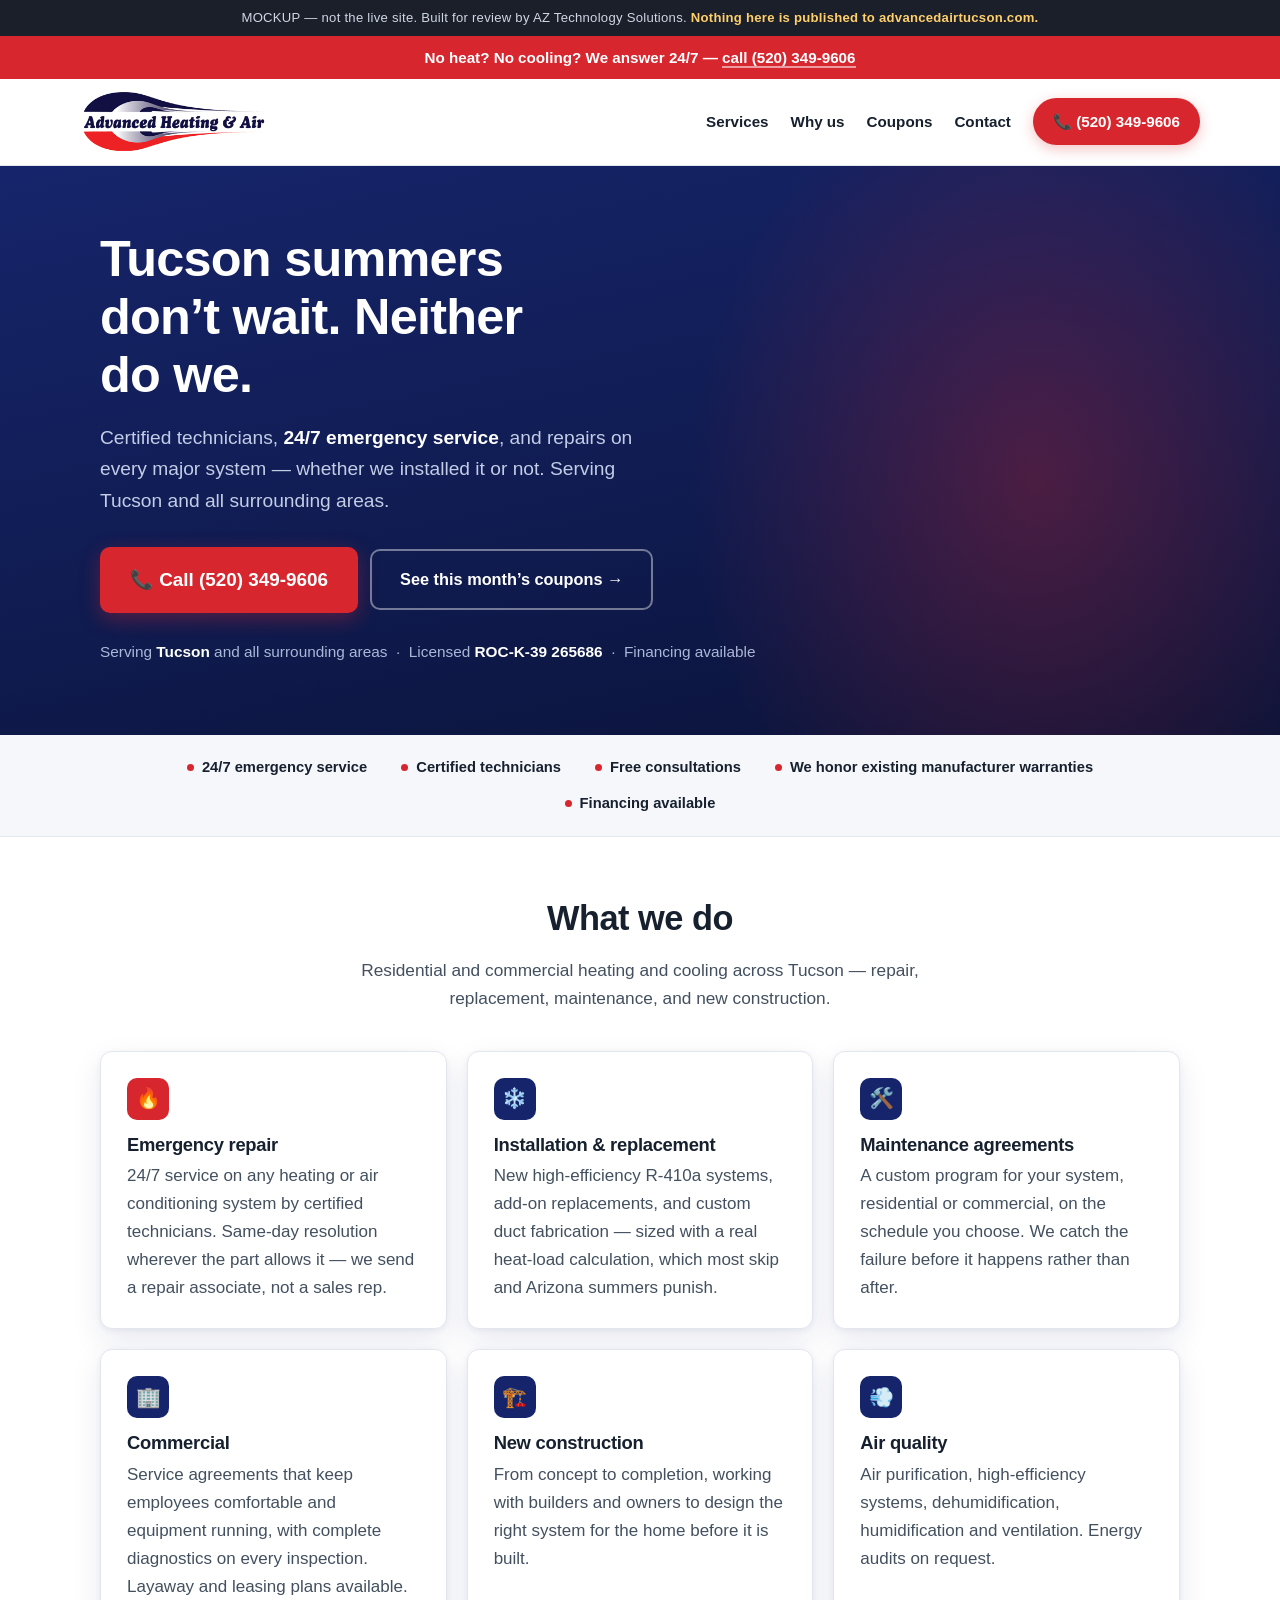
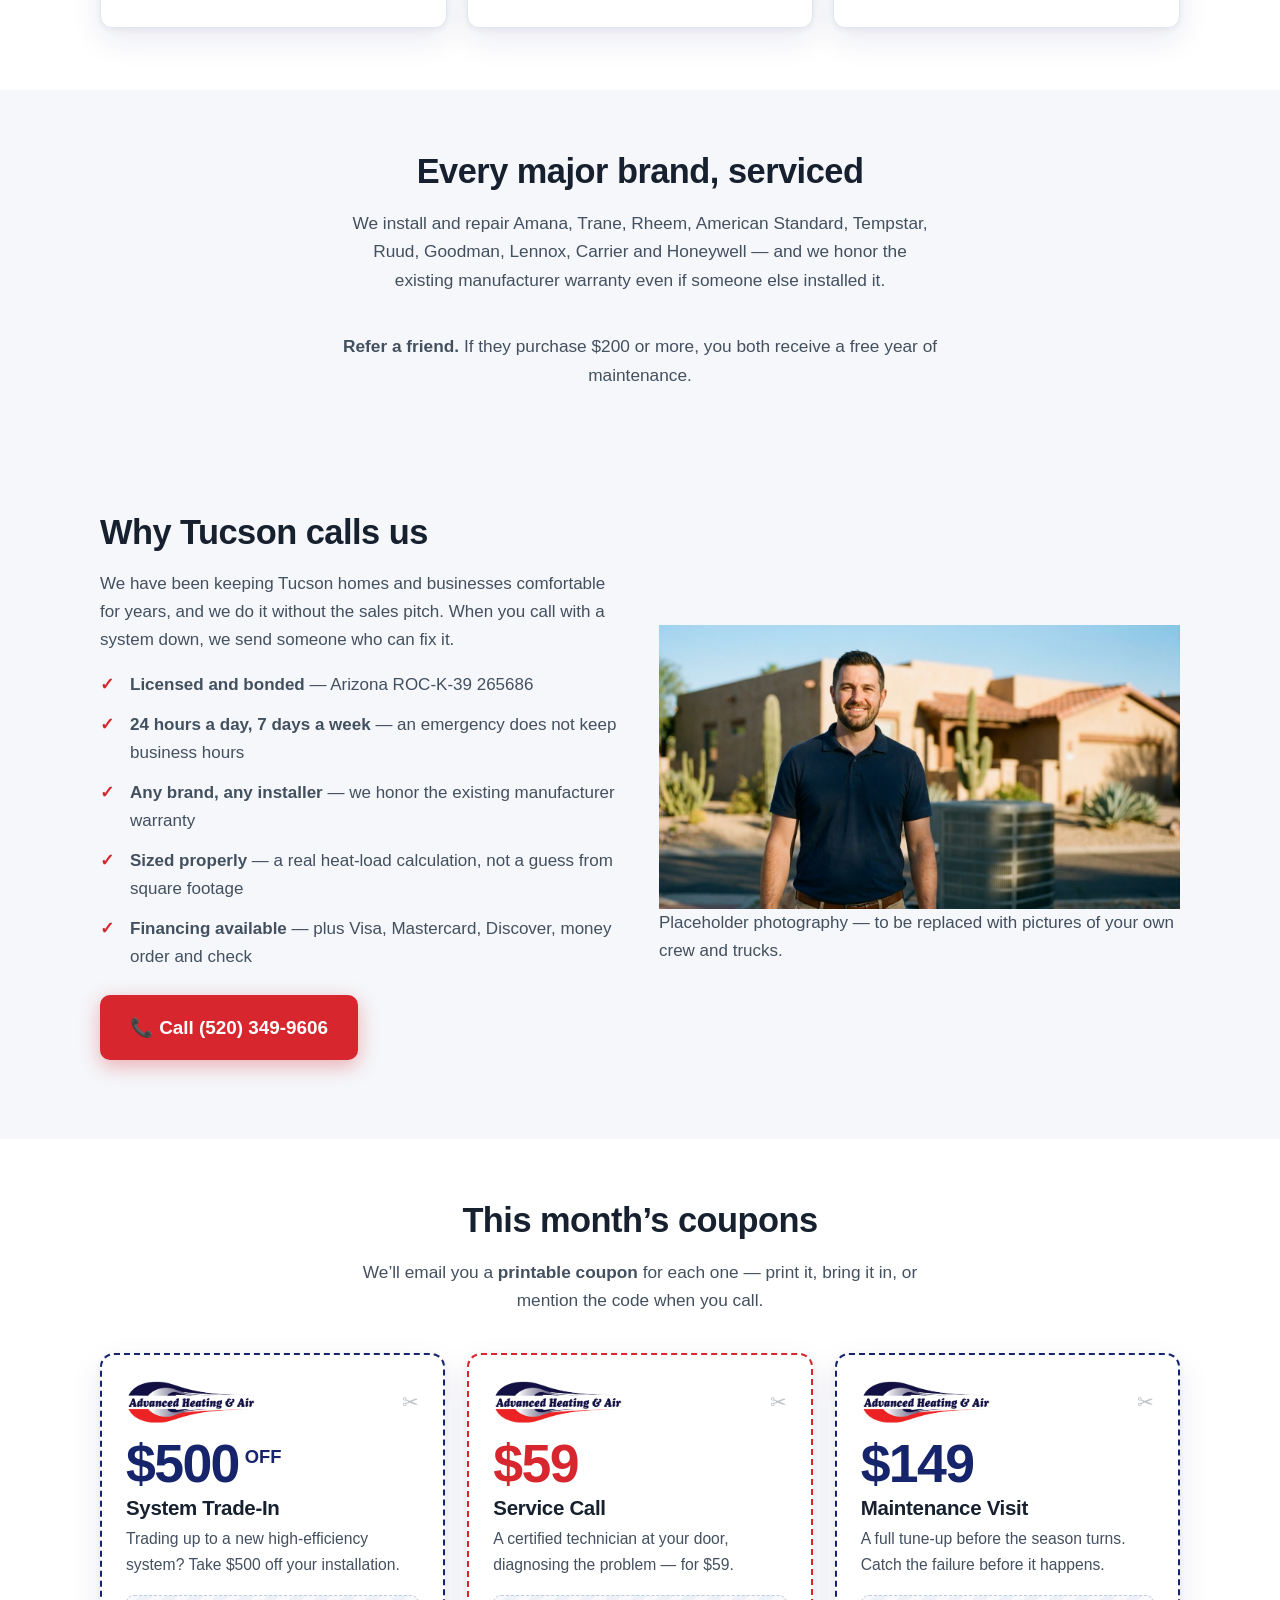
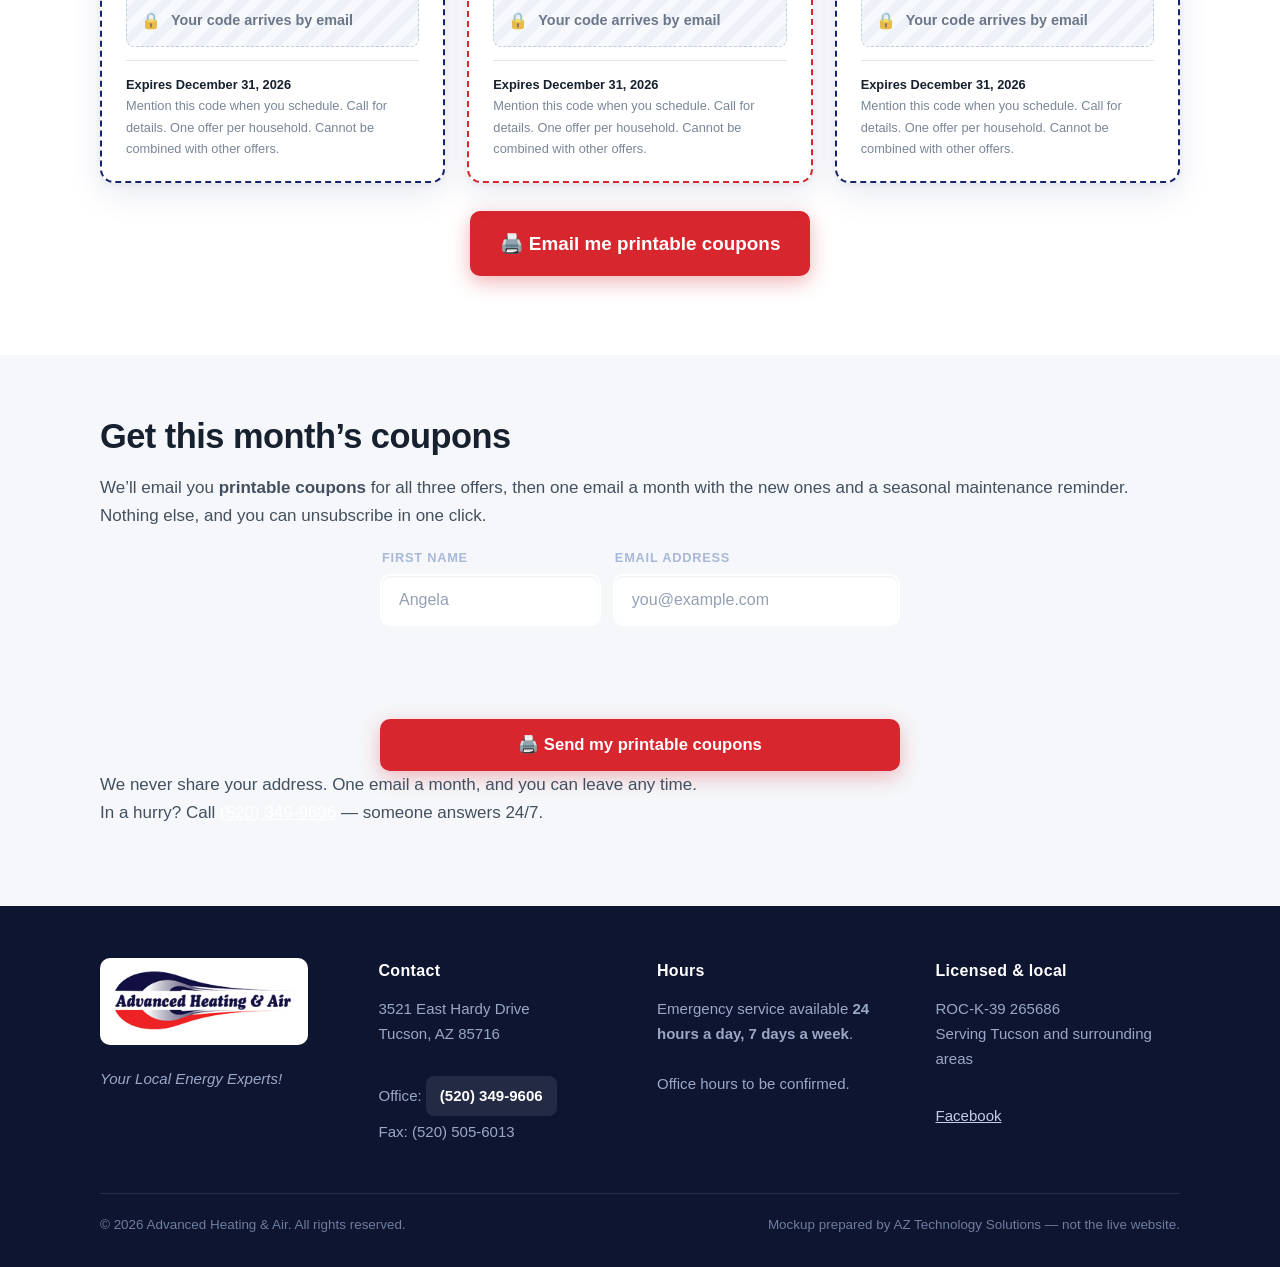
==== commit d260ff68: "Gate form styled to the site; Turnstile no longer full-width; new hero photo The inputs were bare bo" ====
--- a/index.html
+++ b/index.html
@@ -153,10 +153,12 @@
       <p>We&rsquo;ll email you <b>printable coupons</b> for all three offers, then one email a month with the new ones and a seasonal maintenance reminder. Nothing else, and you can unsubscribe in one click.</p>
       <form novalidate>
         <div class="row2">
-          <input type="text" name="name" placeholder="First name" aria-label="First name" autocomplete="given-name">
-          <input type="email" name="email" placeholder="you@example.com" aria-label="Email address" autocomplete="email" required>
+          <div><label for="aa-name">First name</label>
+            <input id="aa-name" type="text" name="name" placeholder="Angela" autocomplete="given-name"></div>
+          <div><label for="aa-email">Email address</label>
+            <input id="aa-email" type="email" name="email" placeholder="you@example.com" autocomplete="email" required></div>
         </div>
-        <div class="cf-turnstile" data-sitekey="1x00000000000000000000AA" data-size="flexible"></div>
+        <div class="cf-turnstile" data-sitekey="1x00000000000000000000AA" data-size="normal"></div>
         <button type="submit">🖨️ Send my printable coupons</button>
         <p class="err" data-err hidden></p>
       </form>
--- a/css/site.css
+++ b/css/site.css
@@ -307,3 +307,25 @@
 .gate.sent .done{display:block}
 @media(max-width:620px){ .gate .row2{grid-template-columns:1fr} }
 @media print{ .gate,.coupon .lockrow .lbl{display:none!important} }
+
+/* ---- gate form styling, matched to the site (Angel, 2026-09-20) ------------
+   The inputs were bare boxes on a navy panel and the Turnstile widget stretched
+   the full width. Both now sit in the same visual language as the rest. */
+.gate form{max-width:520px;margin:0 auto}
+.gate label{display:block;text-align:left;font-size:.8rem;font-weight:700;letter-spacing:.06em;
+  text-transform:uppercase;color:#a9b8d8;margin:0 0 6px 2px}
+.gate input{width:100%;padding:15px 17px;border-radius:10px;
+  border:2px solid rgba(255,255,255,.18);background:rgba(255,255,255,.96);
+  color:var(--ink);font-size:16px;font-family:inherit;
+  box-shadow:inset 0 1px 2px rgba(22,37,107,.08);transition:border-color .18s,box-shadow .18s}
+.gate input::placeholder{color:#93a0b4}
+.gate input:hover{border-color:rgba(255,255,255,.34)}
+.gate input:focus{outline:none;border-color:var(--red);
+  box-shadow:0 0 0 4px rgba(216,38,46,.22),inset 0 1px 2px rgba(22,37,107,.08)}
+.gate .row2{display:grid;gap:12px;grid-template-columns:1fr 1.3fr;margin-bottom:14px;text-align:left}
+/* the widget is a fixed 300px box — centre it and never let it stretch */
+.gate .cf-turnstile{display:flex;justify-content:center;margin:0 0 14px;min-height:65px}
+.gate .cf-turnstile iframe{max-width:100%!important}
+.gate button{width:100%;padding:16px 28px;border:0;border-radius:10px;background:var(--red);
+  color:#fff;font-weight:800;font-size:1.04rem;font-family:inherit;cursor:pointer;
+  box-shadow:0 6px 20px rgba(216,38,46,.30)}
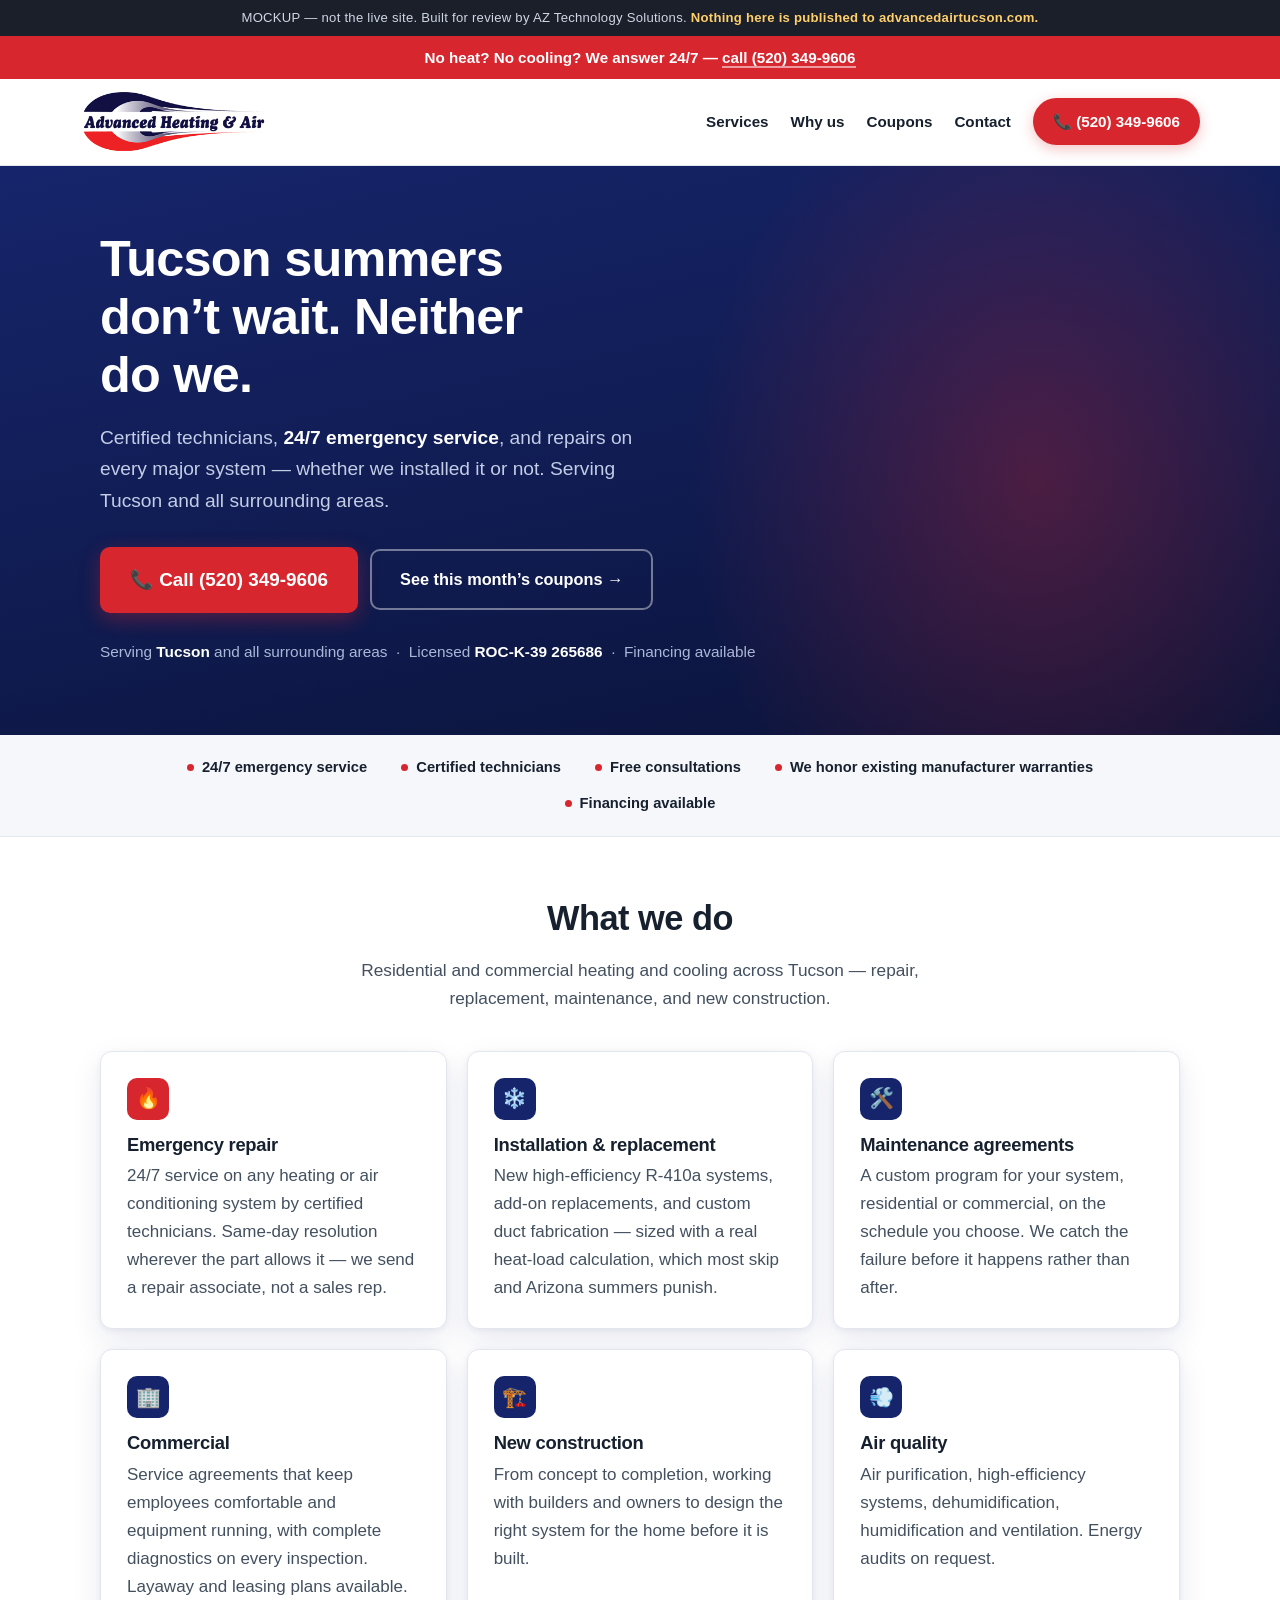
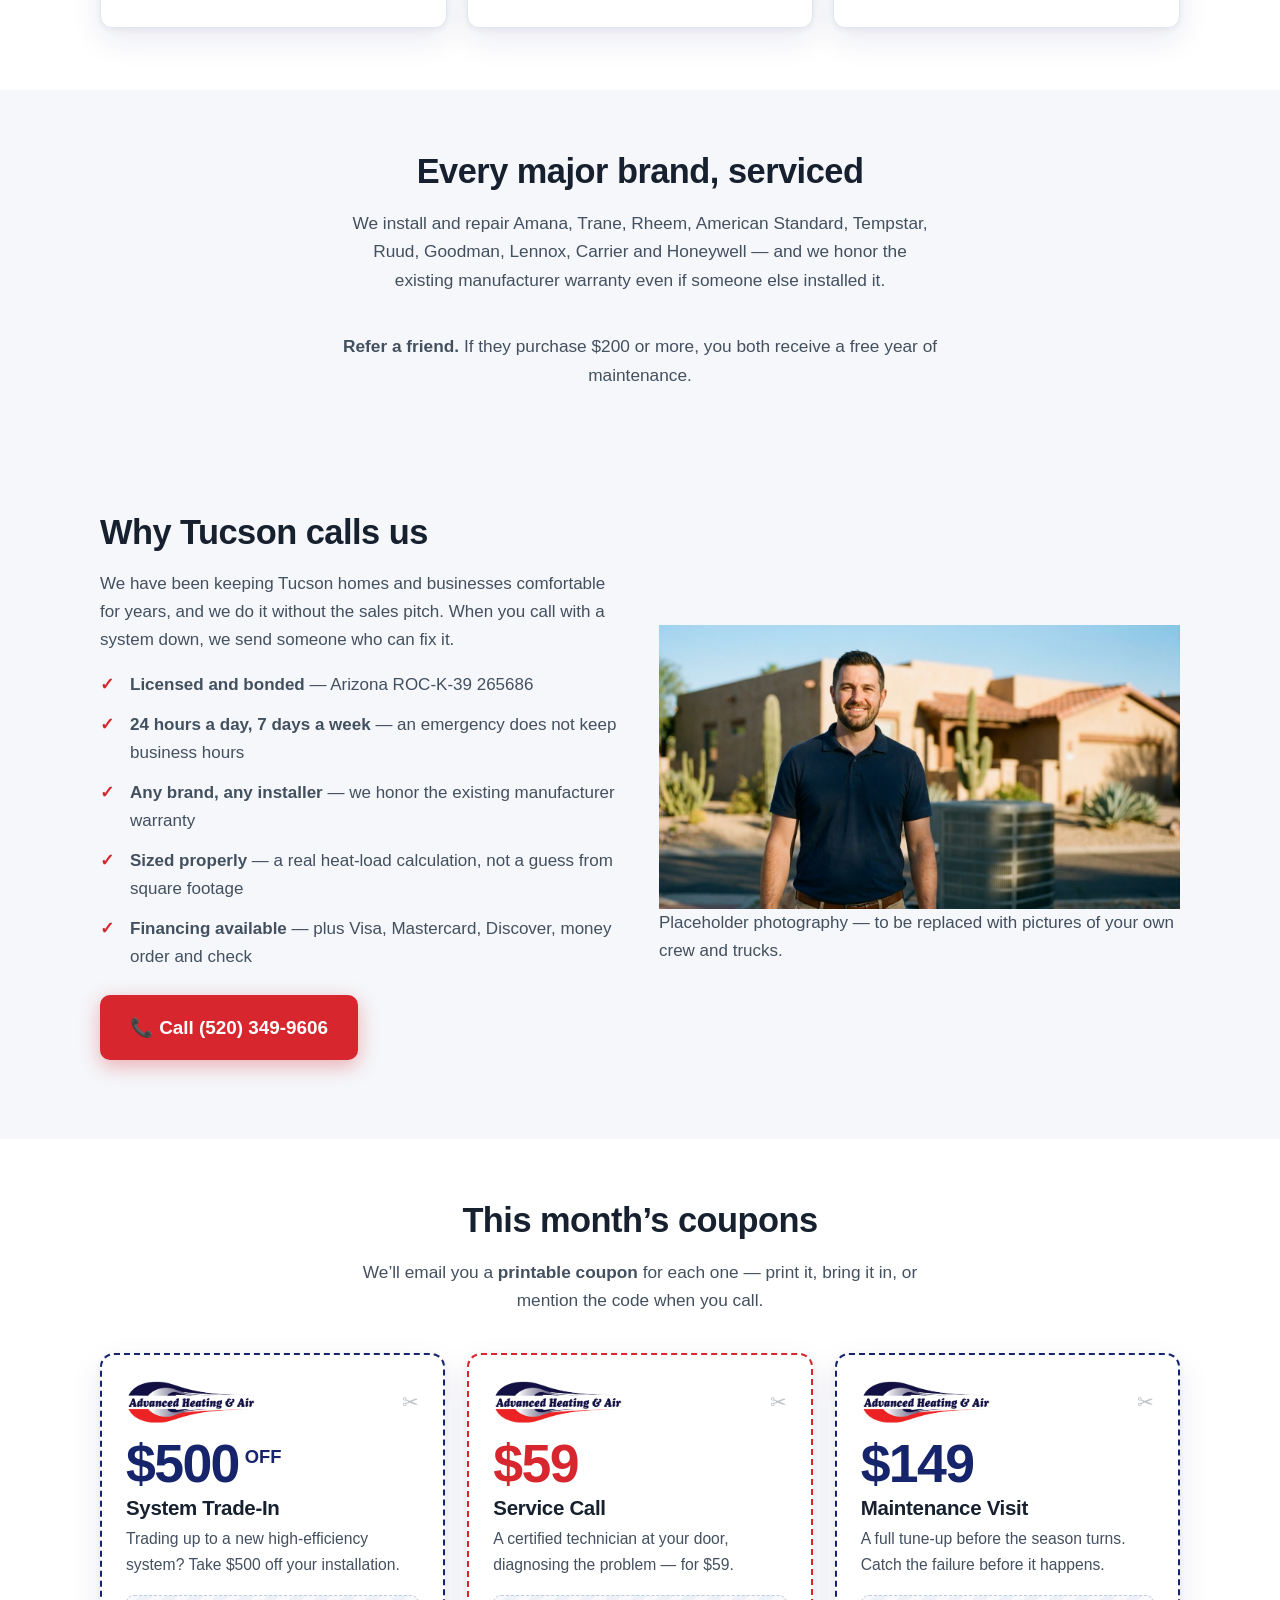
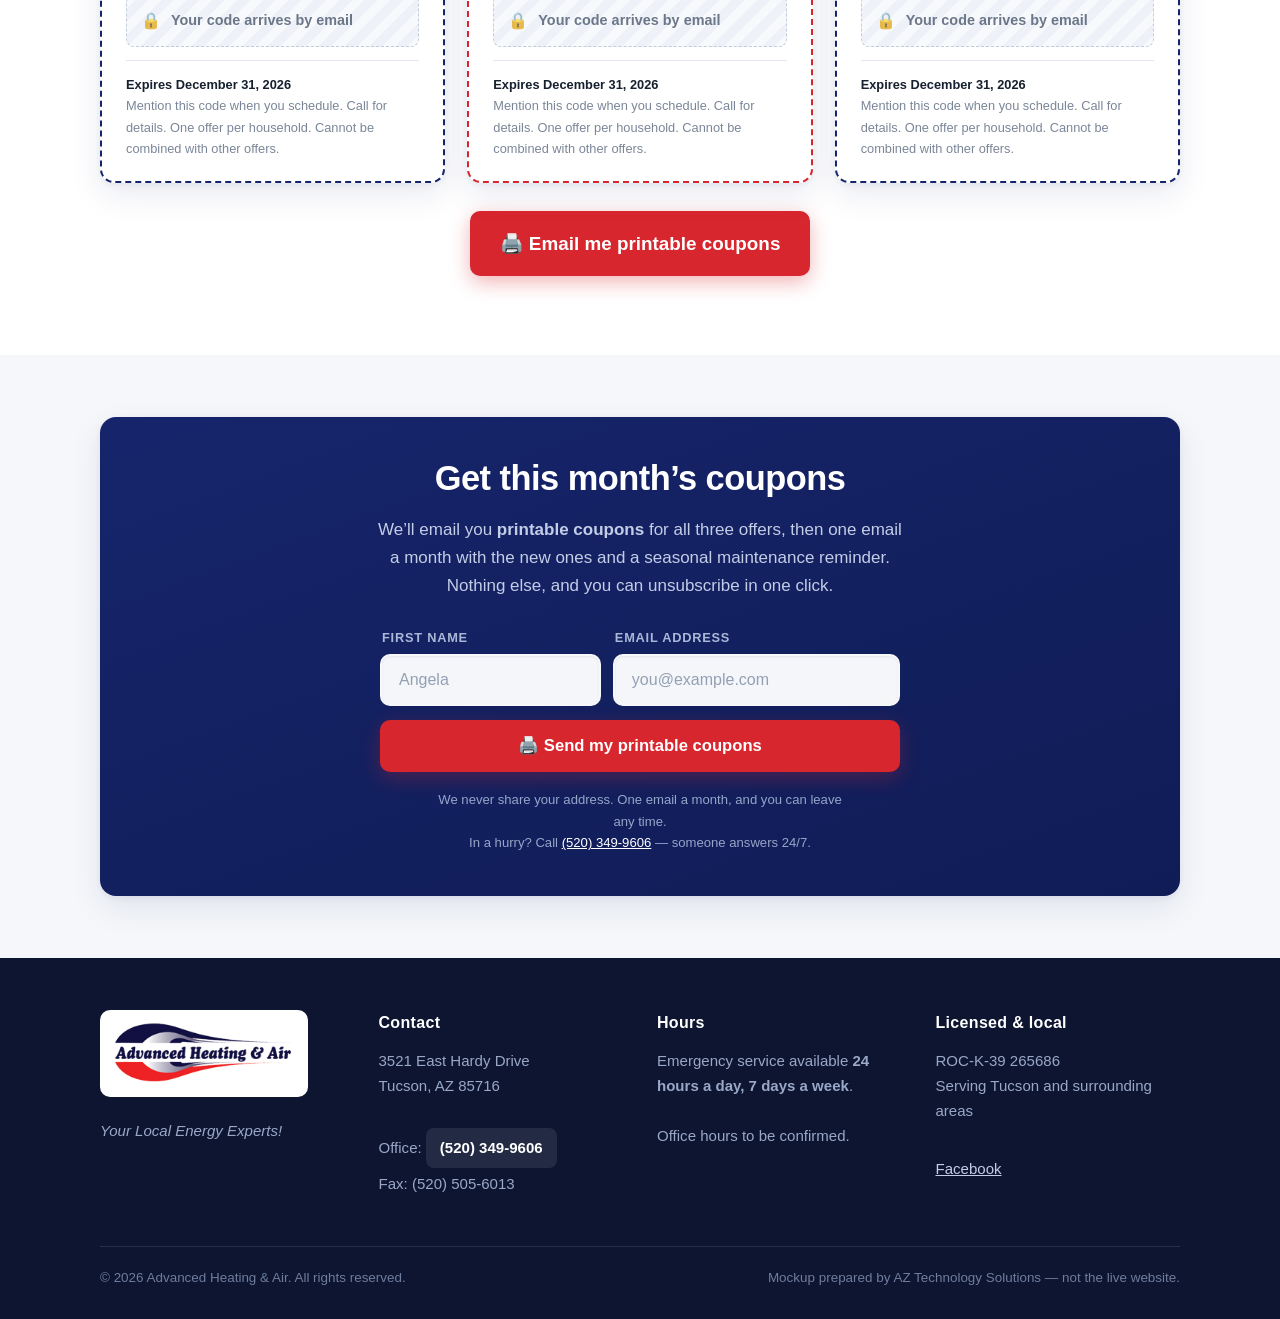
==== commit 99060249: "Restore the navy gate panel, and make Turnstile invisible ⚠️ My own regression: reverting the vault " ====
--- a/index.html
+++ b/index.html
@@ -158,7 +158,7 @@
           <div><label for="aa-email">Email address</label>
             <input id="aa-email" type="email" name="email" placeholder="you@example.com" autocomplete="email" required></div>
         </div>
-        <div class="cf-turnstile" data-sitekey="1x00000000000000000000AA" data-size="normal"></div>
+        <div class="cf-turnstile" data-sitekey="1x00000000000000000000BB" data-size="invisible" data-appearance="interaction-only"></div>
         <button type="submit">🖨️ Send my printable coupons</button>
         <p class="err" data-err hidden></p>
       </form>
--- a/css/site.css
+++ b/css/site.css
@@ -308,6 +308,16 @@
 @media(max-width:620px){ .gate .row2{grid-template-columns:1fr} }
 @media print{ .gate,.coupon .lockrow .lbl{display:none!important} }
 
+
+/* the navy gate panel — this base rule was lost when the vault experiment was
+   reverted, which left the form rendering on the page background. */
+.gate{background:linear-gradient(160deg,var(--navy) 0%,#101c56 100%);color:#e8edf7;
+  border-radius:16px;padding:42px 34px;text-align:center;box-shadow:var(--shadow)}
+.gate h2{color:#fff}
+.gate p{color:#c3cde6;max-width:56ch;margin:0 auto 1.6em}
+.gate .fine{font-size:.82rem;color:#96a5c8;margin:1.3em auto 0}
+.gate .fine a{color:#fff}
+
 /* ---- gate form styling, matched to the site (Angel, 2026-09-20) ------------
    The inputs were bare boxes on a navy panel and the Turnstile widget stretched
    the full width. Both now sit in the same visual language as the rest. */
@@ -324,7 +334,7 @@
   box-shadow:0 0 0 4px rgba(216,38,46,.22),inset 0 1px 2px rgba(22,37,107,.08)}
 .gate .row2{display:grid;gap:12px;grid-template-columns:1fr 1.3fr;margin-bottom:14px;text-align:left}
 /* the widget is a fixed 300px box — centre it and never let it stretch */
-.gate .cf-turnstile{display:flex;justify-content:center;margin:0 0 14px;min-height:65px}
+.gate .cf-turnstile{display:flex;justify-content:center;margin:0;min-height:0}
 .gate .cf-turnstile iframe{max-width:100%!important}
 .gate button{width:100%;padding:16px 28px;border:0;border-radius:10px;background:var(--red);
   color:#fff;font-weight:800;font-size:1.04rem;font-family:inherit;cursor:pointer;
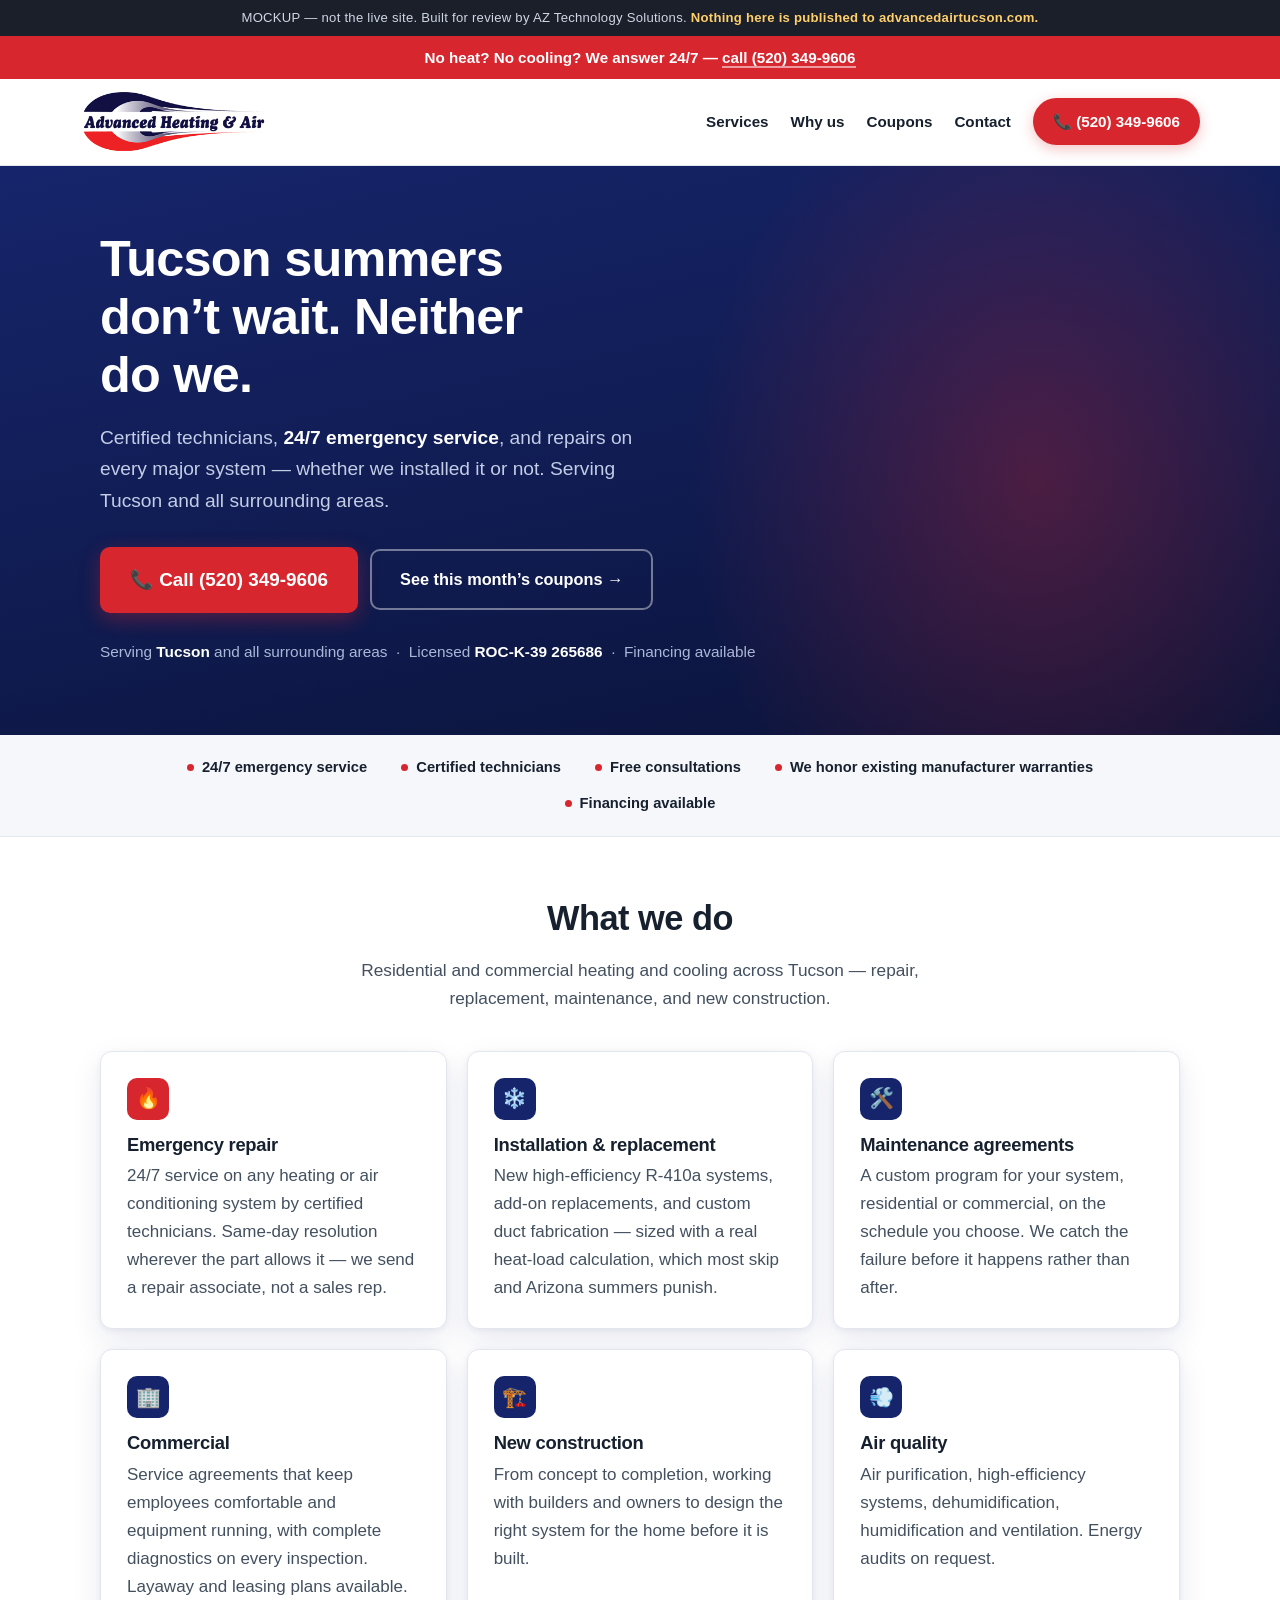
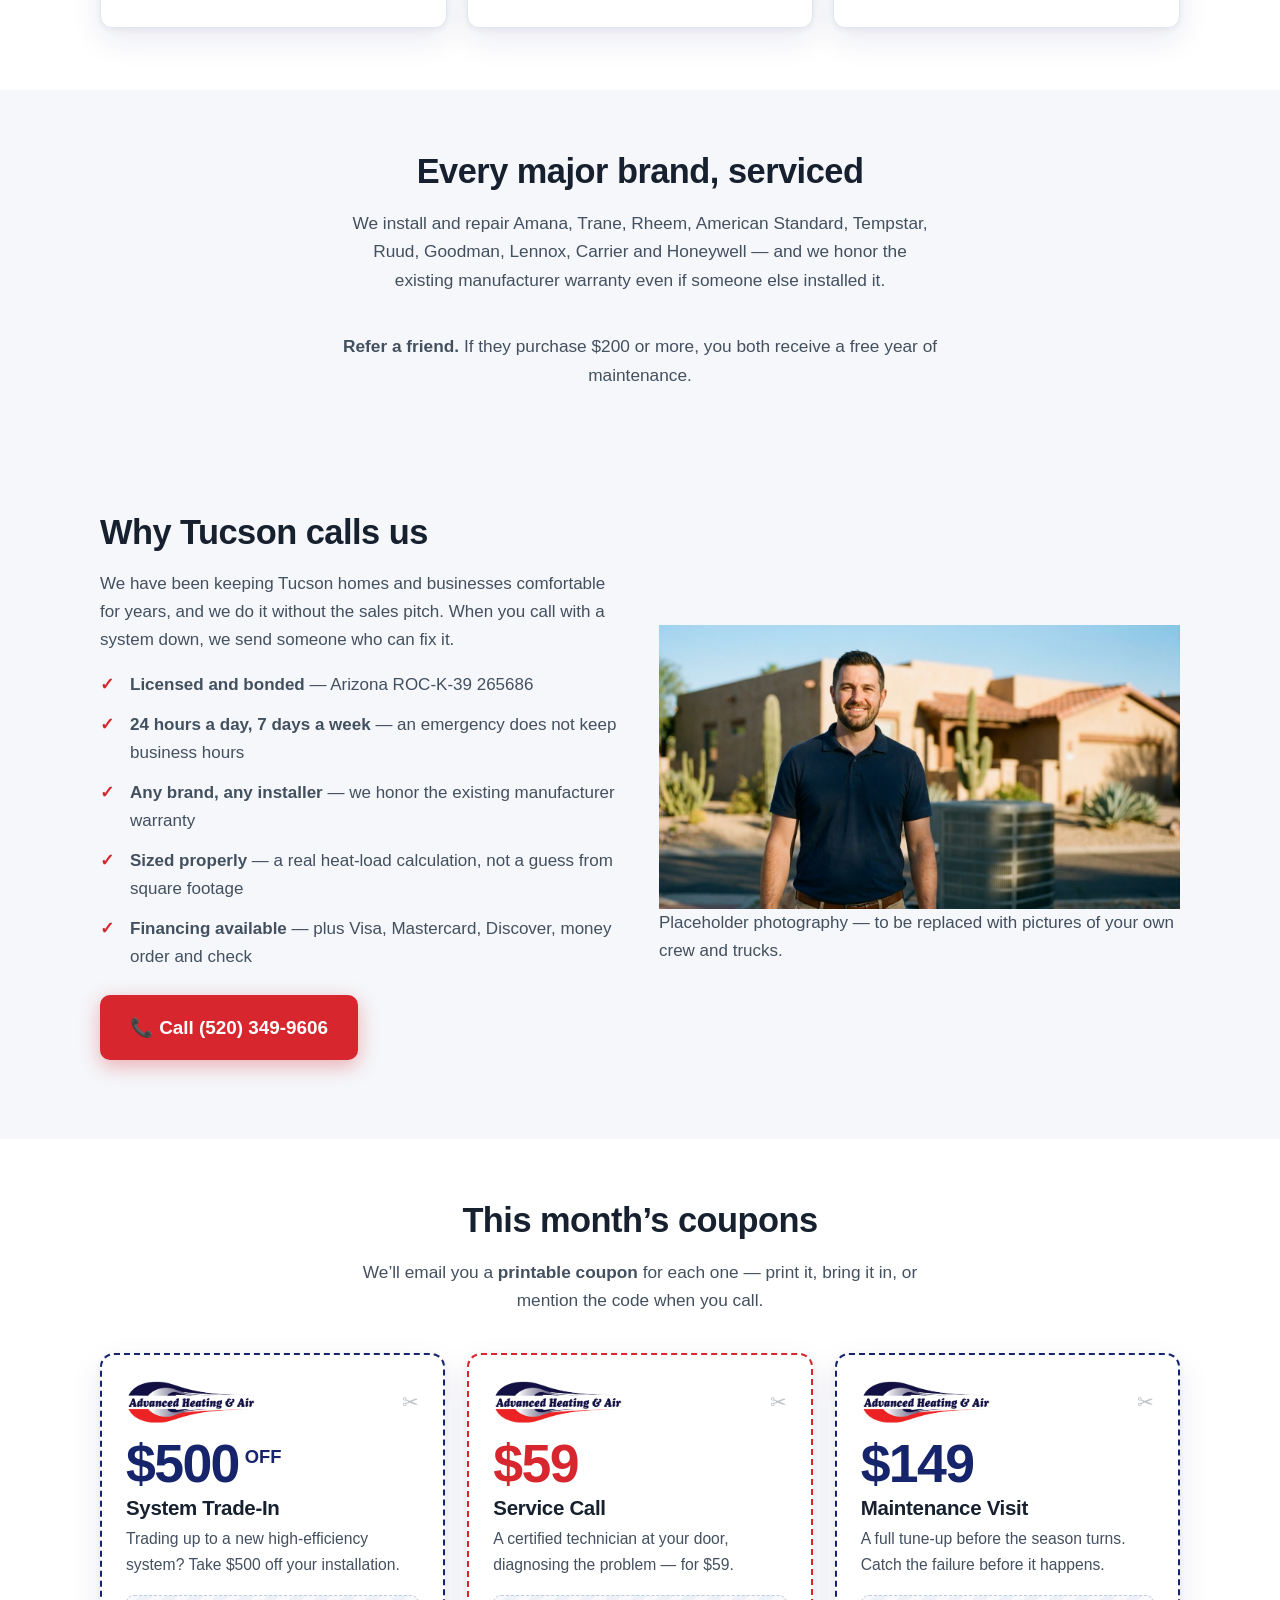
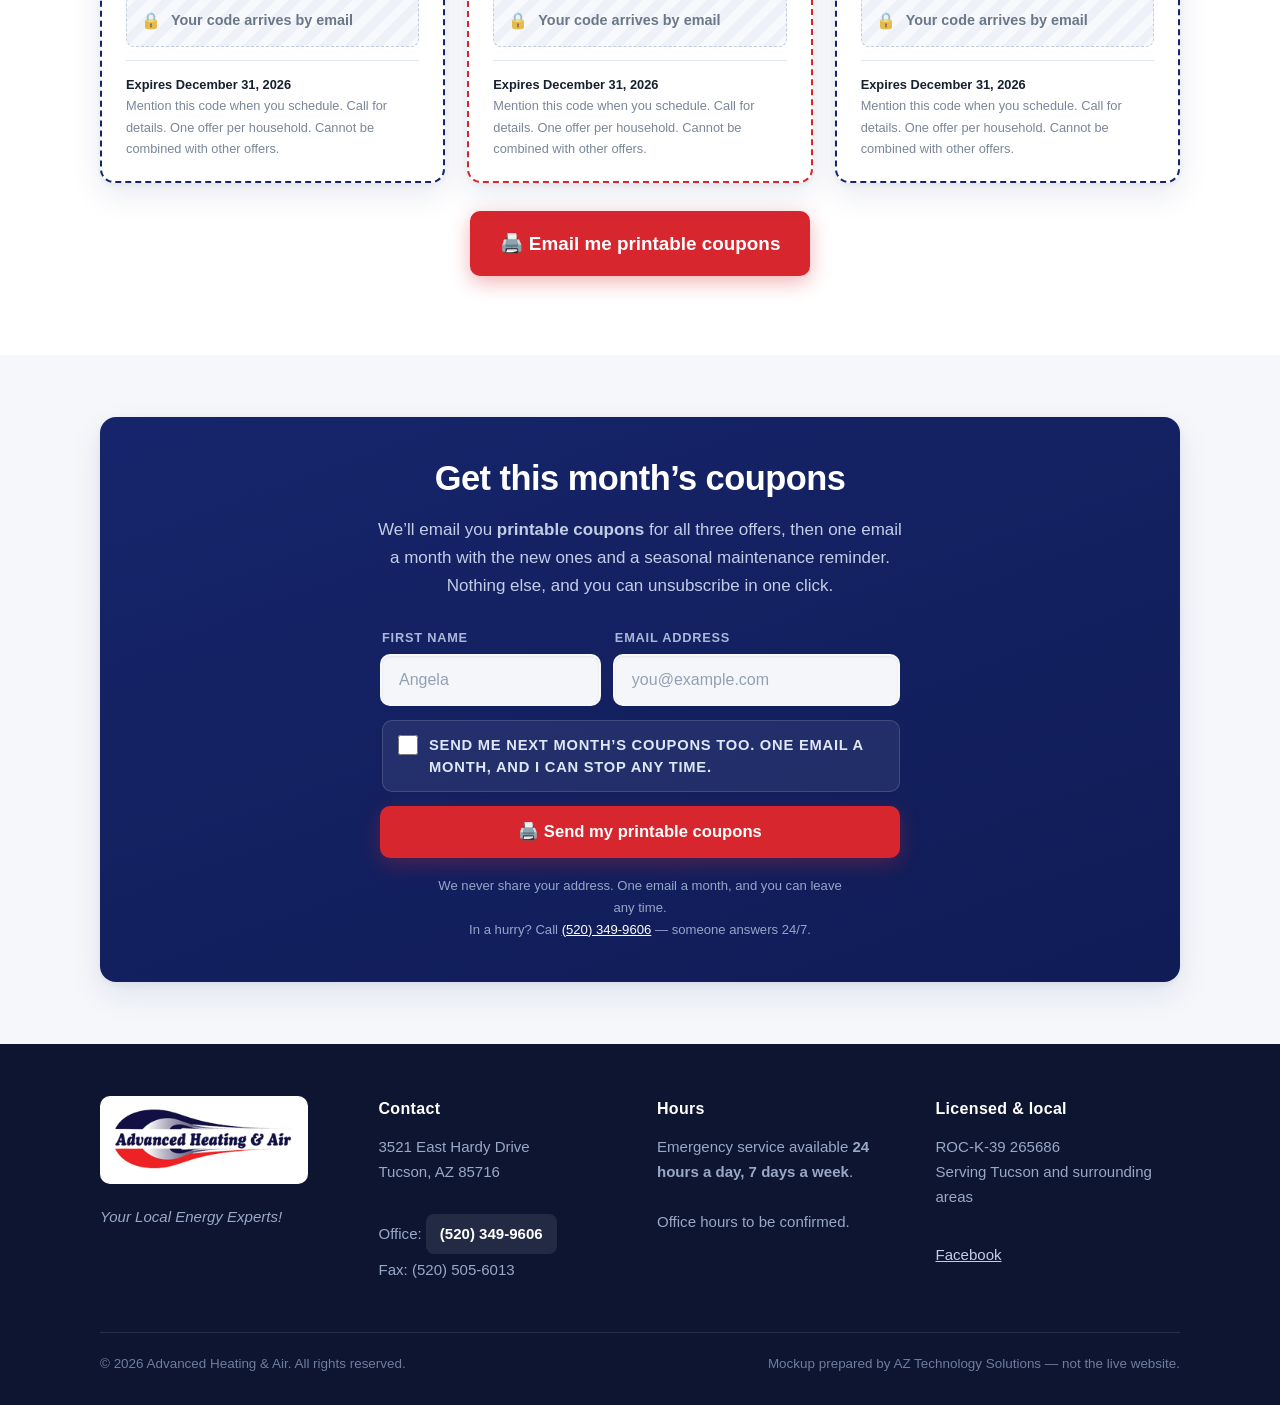
==== commit 6d0ce4c1: "Consent tick for the monthly list, wired page -> worker -> n8n Asking for a coupon is not permission" ====
--- a/index.html
+++ b/index.html
@@ -158,13 +158,17 @@
           <div><label for="aa-email">Email address</label>
             <input id="aa-email" type="email" name="email" placeholder="you@example.com" autocomplete="email" required></div>
         </div>
+        <label class="consent">
+          <input type="checkbox" name="consent" value="yes">
+          <span>Send me next month&rsquo;s coupons too. One email a month, and I can stop any time.</span>
+        </label>
         <div class="cf-turnstile" data-sitekey="1x00000000000000000000BB" data-size="invisible" data-appearance="interaction-only"></div>
         <button type="submit">🖨️ Send my printable coupons</button>
         <p class="err" data-err hidden></p>
       </form>
       <div class="done">
         <b>Check your inbox.</b>
-        Your <b>printable coupons</b> are on the way to <span data-sentto>you</span>, and the codes have unlocked above.
+        Your <b>printable coupons</b> are on the way to <span data-sentto>you</span>, and the codes have unlocked above.<br><span data-consentnote class="cnote"></span>
       </div>
       <p class="fine">We never share your address. One email a month, and you can leave any time.<br>
       In a hurry? Call <a href="tel:+15203499606" style="color:#fff">(520) 349-9606</a> &mdash; someone answers 24/7.</p>
--- a/css/site.css
+++ b/css/site.css
@@ -339,3 +339,17 @@
 .gate button{width:100%;padding:16px 28px;border:0;border-radius:10px;background:var(--red);
   color:#fff;font-weight:800;font-size:1.04rem;font-family:inherit;cursor:pointer;
   box-shadow:0 6px 20px rgba(216,38,46,.30)}
+
+/* ---- consent to the MONTHLY list (Angel, 2026-09-20) ----------------------
+   Asking for a coupon is not permission to market to someone forever, so this is
+   its own unticked box and it is NOT required to get the coupons they asked for.
+   A box people tick is a real list; a pre-ticked one is a list of people who did
+   not notice, and that is what poisons deliverability. */
+.gate .consent{display:flex;align-items:flex-start;gap:11px;text-align:left;cursor:pointer;
+  background:rgba(255,255,255,.07);border:1px solid rgba(255,255,255,.14);border-radius:10px;
+  padding:13px 15px;margin-bottom:14px;transition:background .18s,border-color .18s}
+.gate .consent:hover{background:rgba(255,255,255,.11);border-color:rgba(255,255,255,.26)}
+.gate .consent input{width:20px;height:20px;flex:0 0 auto;margin:1px 0 0;accent-color:var(--red);
+  cursor:pointer;padding:0;border-radius:4px;box-shadow:none}
+.gate .consent span{font-size:.92rem;line-height:1.5;color:#dfe7f6}
+.gate .cnote{display:block;margin-top:.5em;font-size:.9rem;color:#c3cde6}
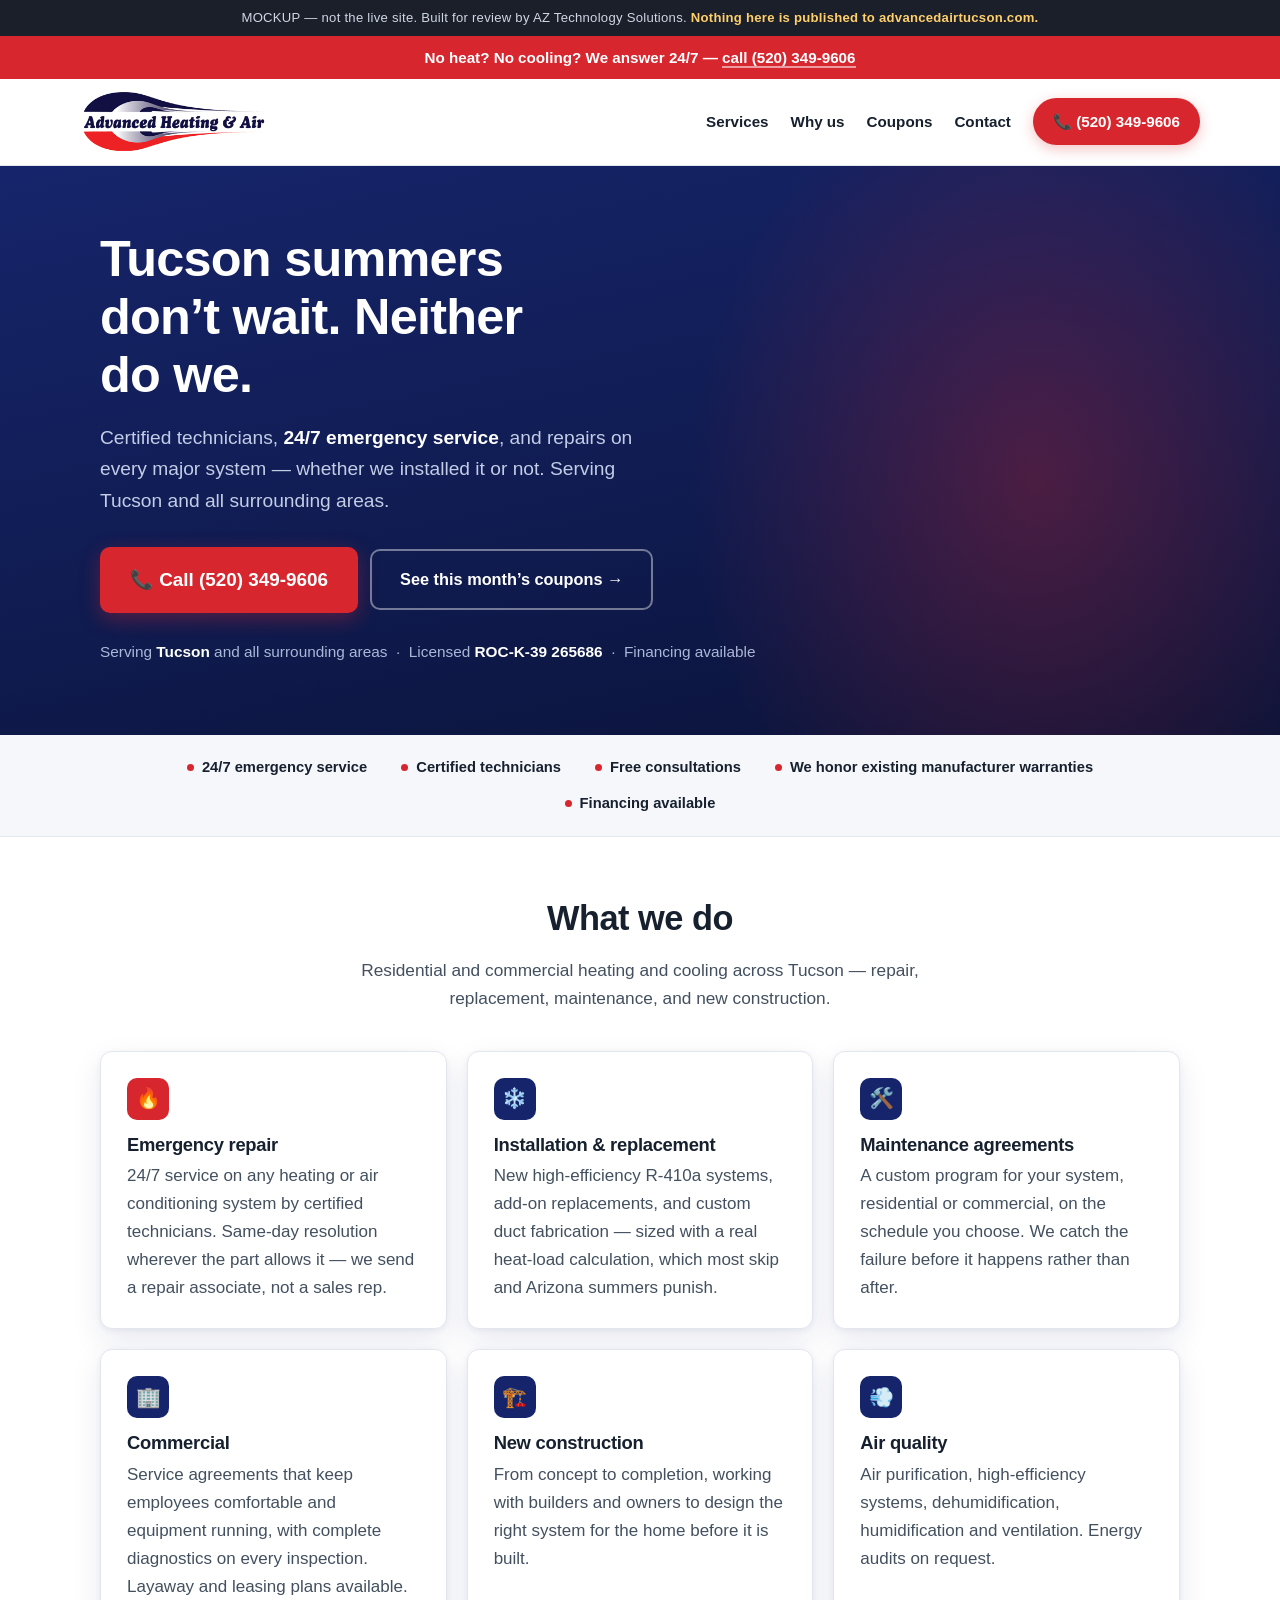
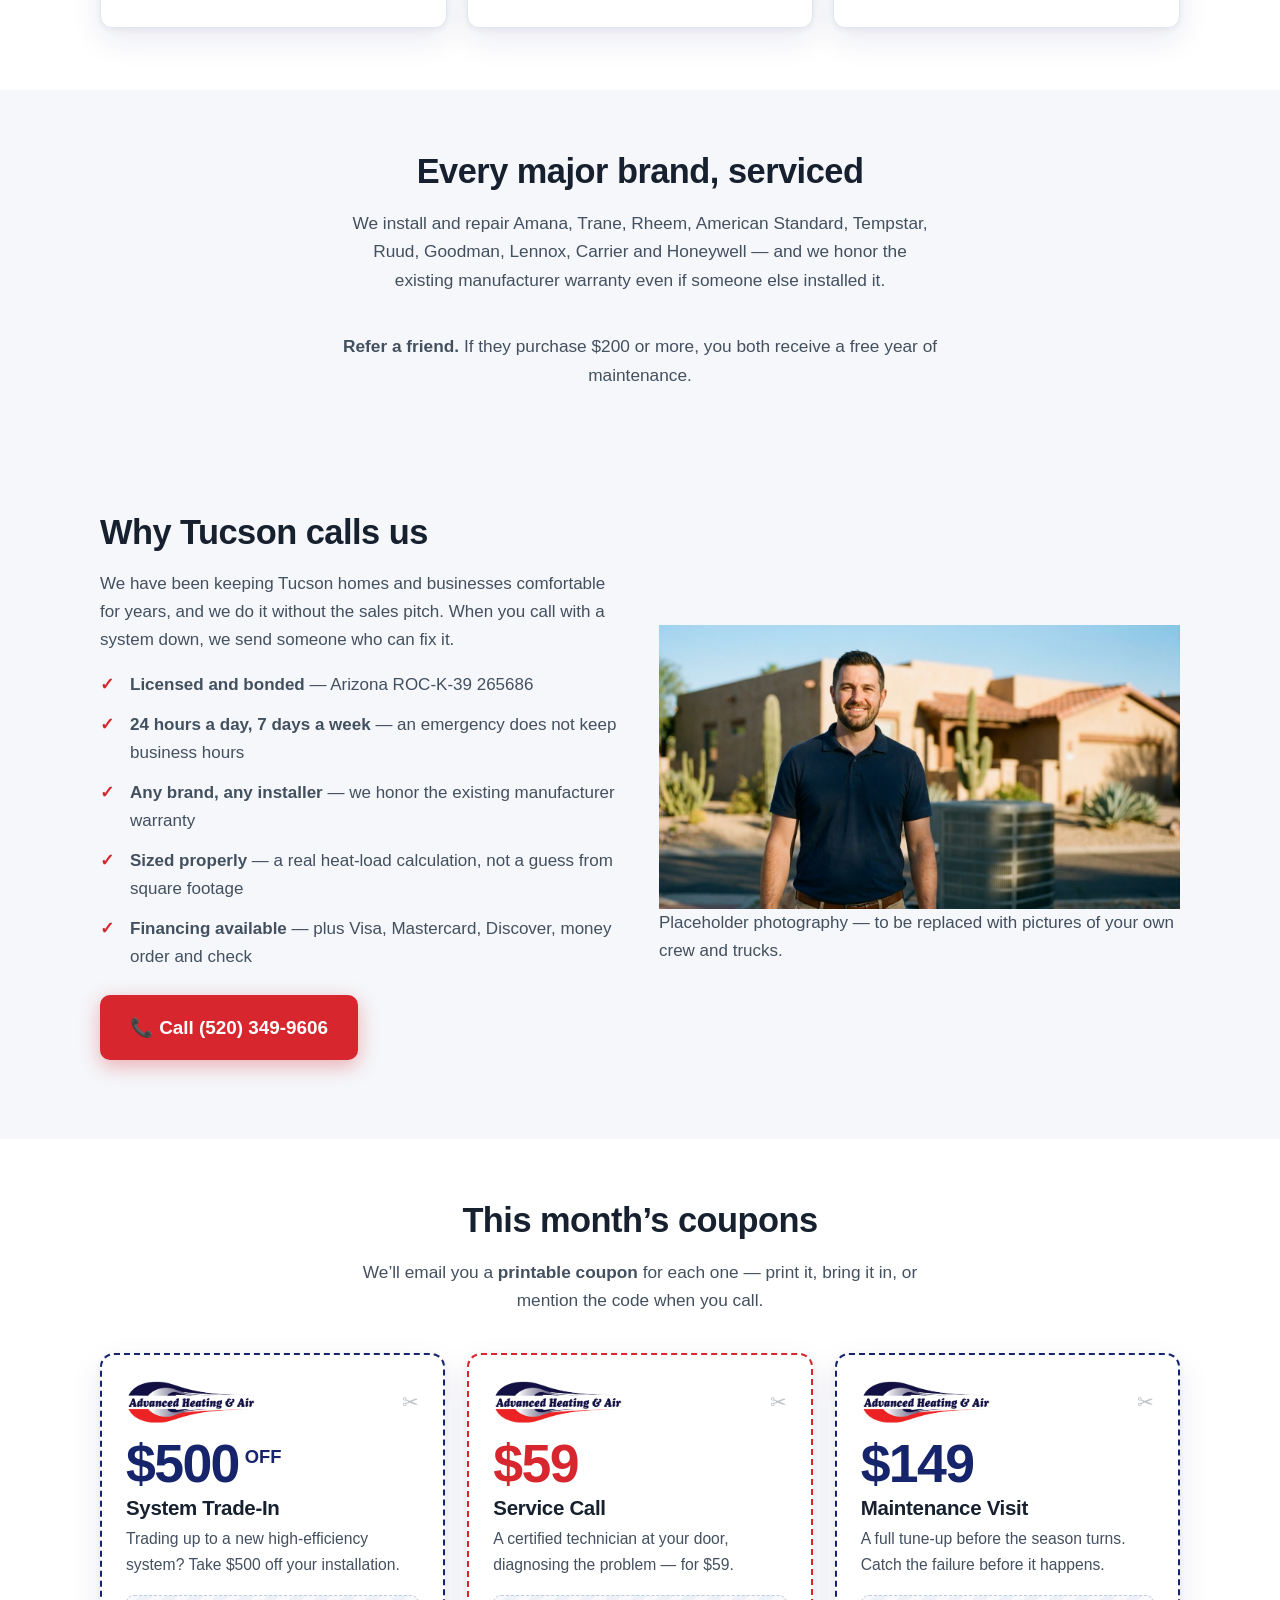
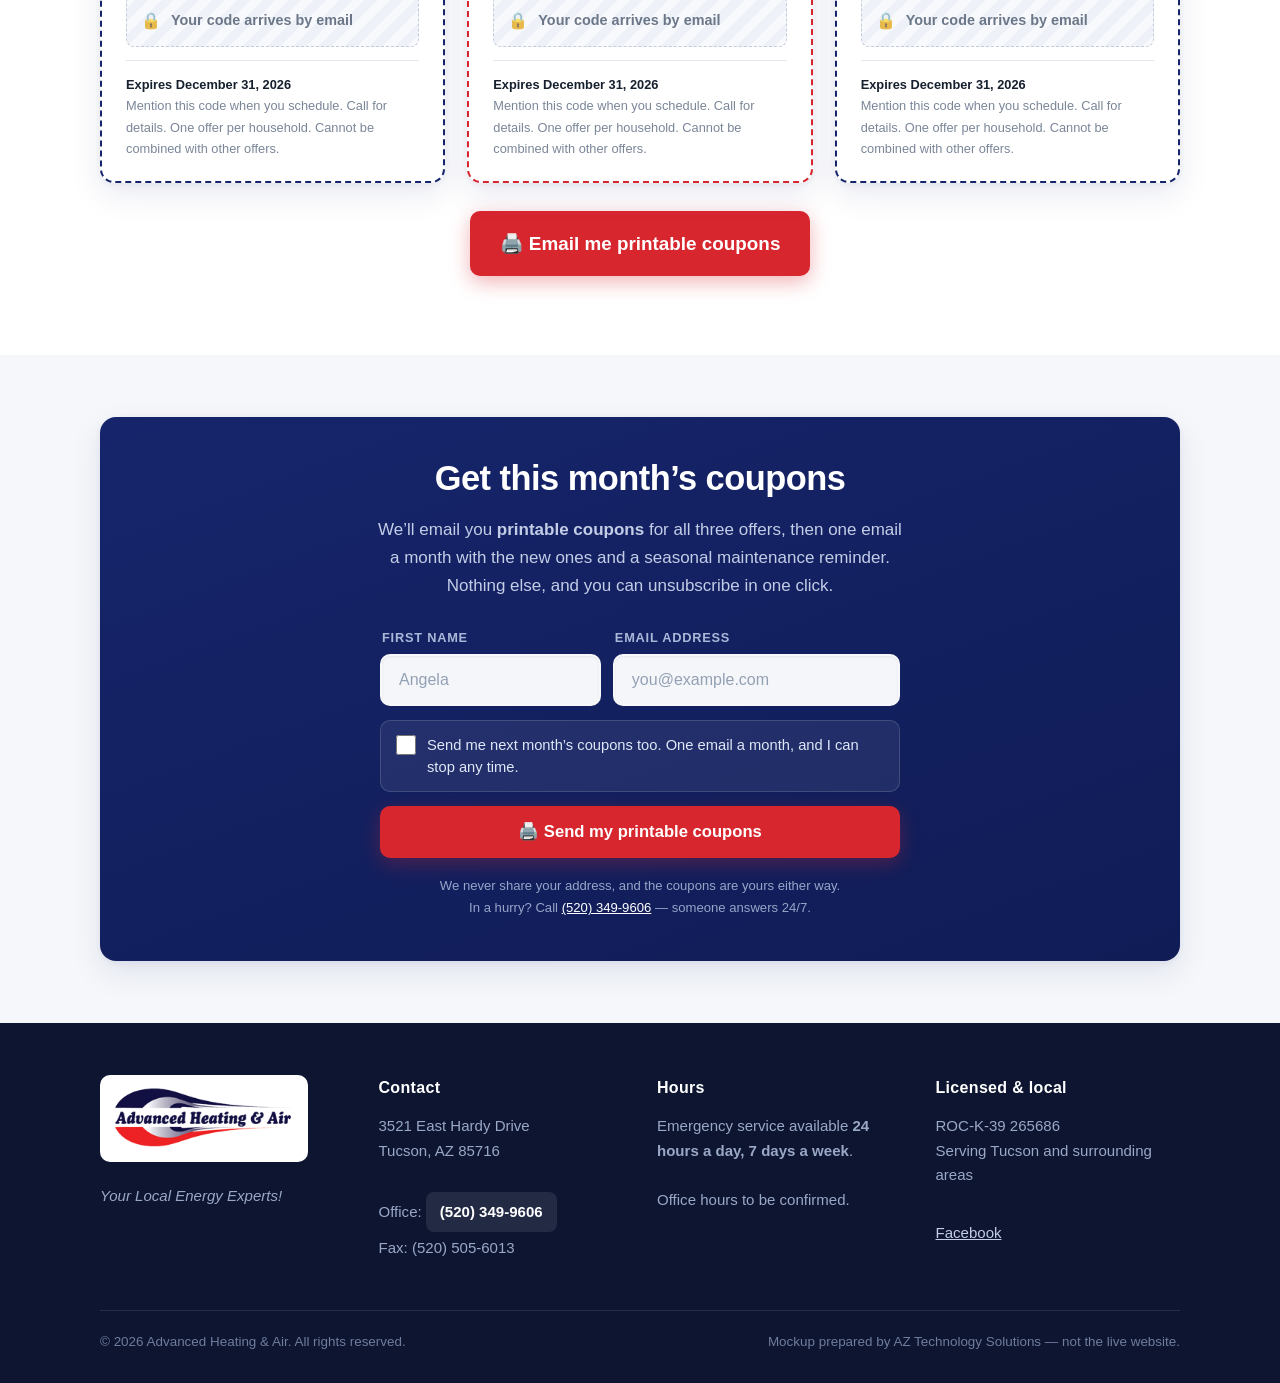
==== commit 1585c7c1: "Consent row was rendering in caps, and the fine print repeated it The consent row is a <label>, so i" ====
--- a/index.html
+++ b/index.html
@@ -170,7 +170,7 @@
         <b>Check your inbox.</b>
         Your <b>printable coupons</b> are on the way to <span data-sentto>you</span>, and the codes have unlocked above.<br><span data-consentnote class="cnote"></span>
       </div>
-      <p class="fine">We never share your address. One email a month, and you can leave any time.<br>
+      <p class="fine">We never share your address, and the coupons are yours either way.<br>
       In a hurry? Call <a href="tel:+15203499606" style="color:#fff">(520) 349-9606</a> &mdash; someone answers 24/7.</p>
     </div>
   </div>
--- a/css/site.css
+++ b/css/site.css
@@ -353,3 +353,7 @@
   cursor:pointer;padding:0;border-radius:4px;box-shadow:none}
 .gate .consent span{font-size:.92rem;line-height:1.5;color:#dfe7f6}
 .gate .cnote{display:block;margin-top:.5em;font-size:.9rem;color:#c3cde6}
+
+/* the consent row is a <label>, so it was inheriting the uppercase field-label style */
+.gate label.consent{text-transform:none;letter-spacing:normal;font-weight:400;color:inherit;margin:0 0 14px}
+.gate label.consent span{font-weight:500}
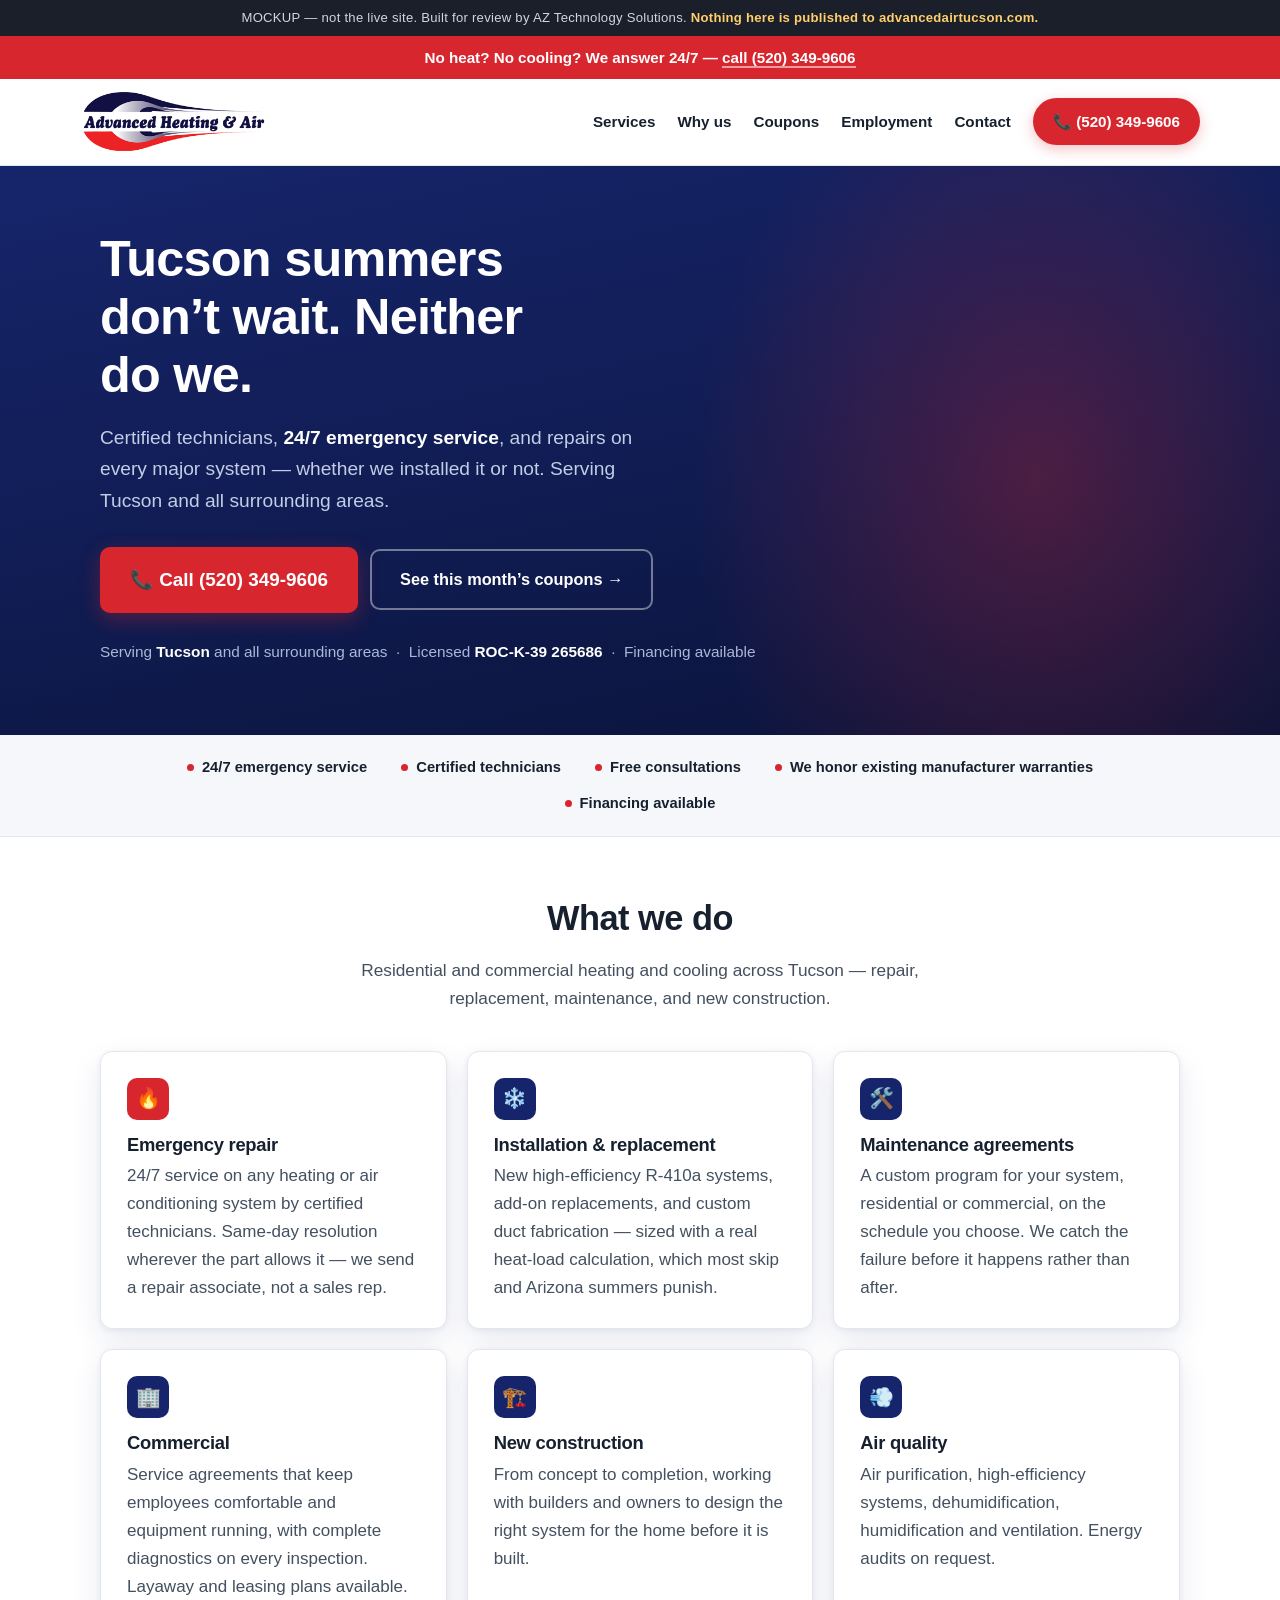
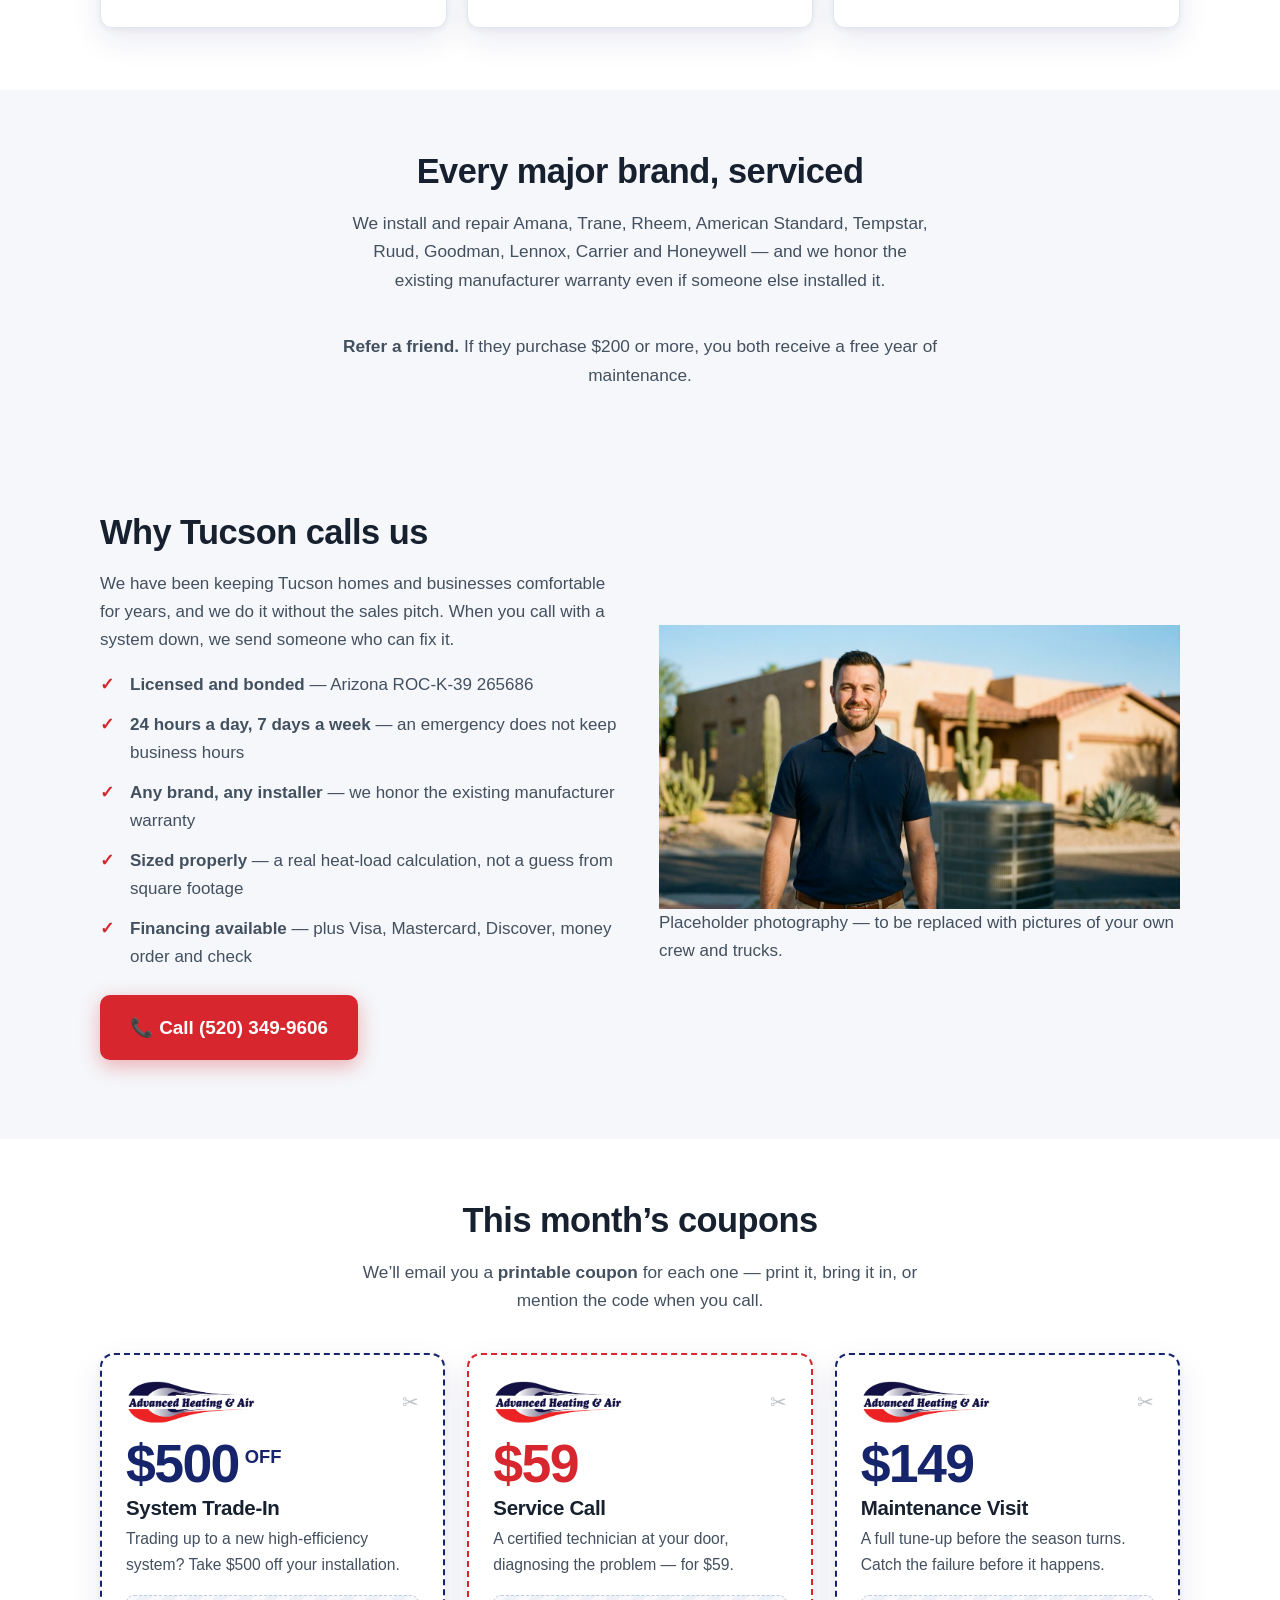
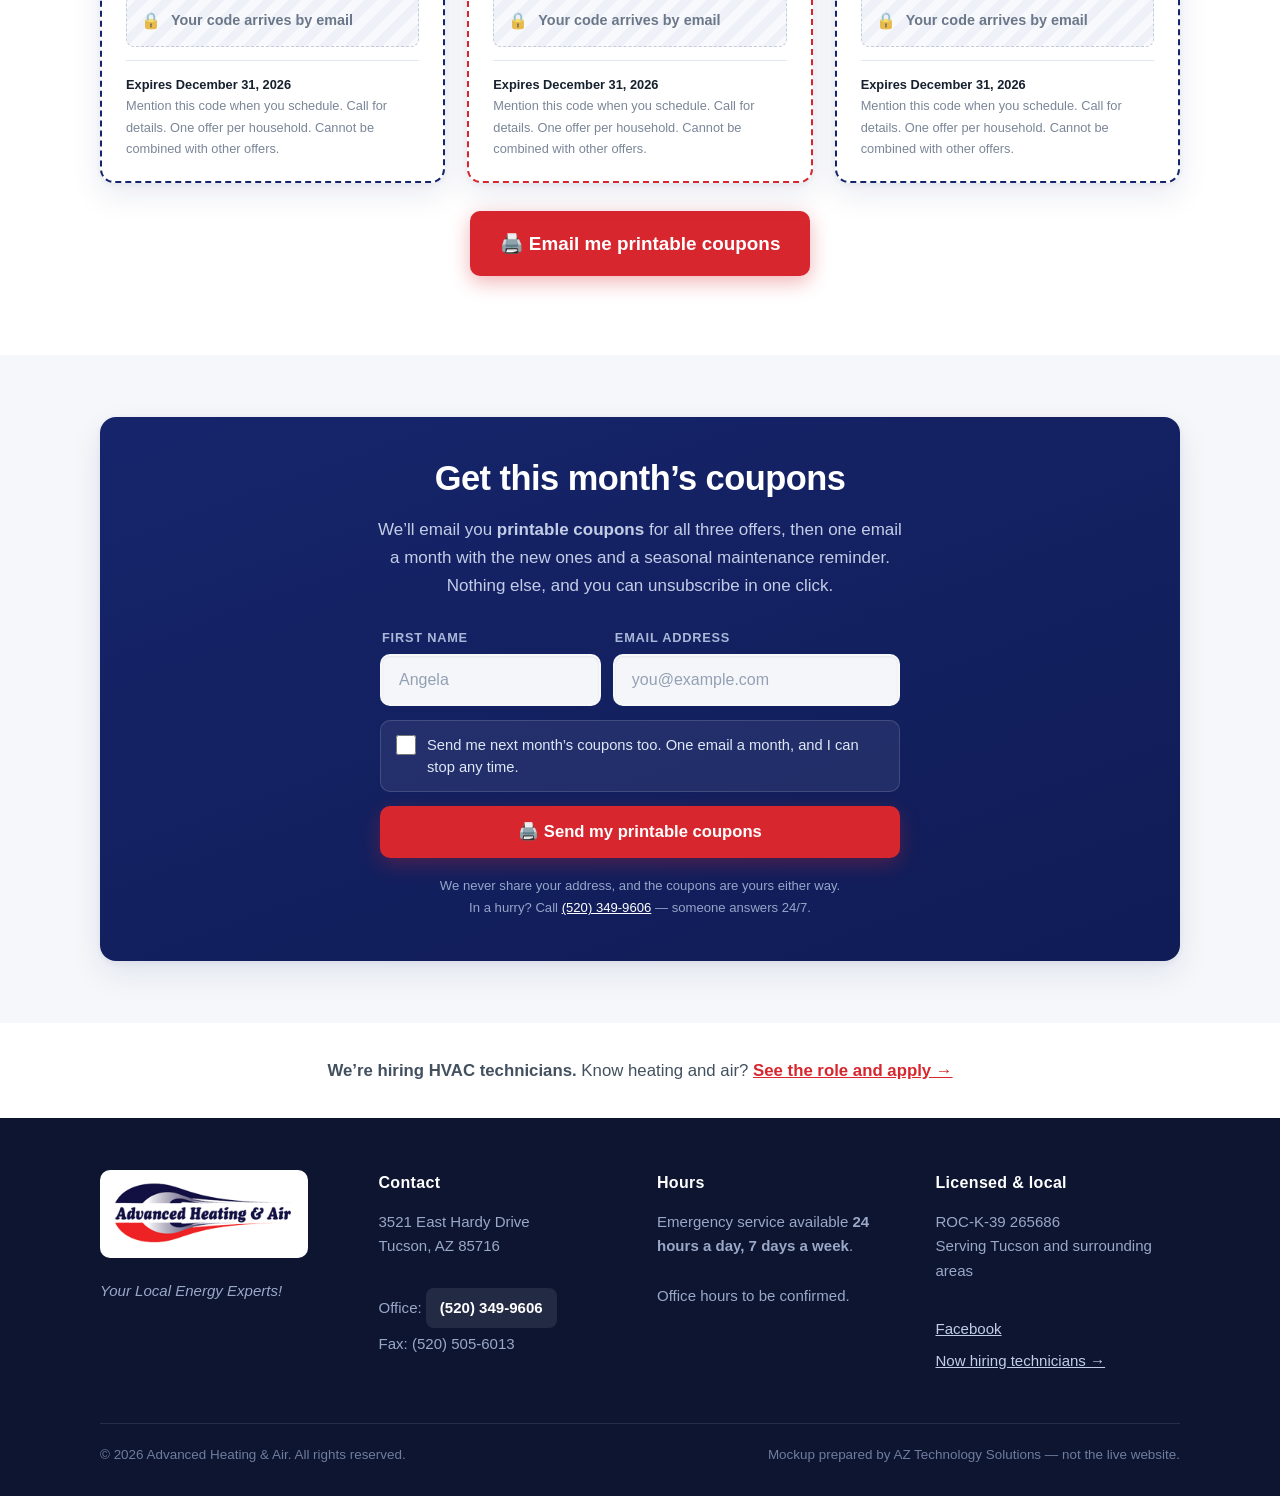
==== commit 25d40fdd: "Employment page: hiring HVAC technicians, with a short application The old /jobs/ page ran on a dead" ====
--- a/index.html
+++ b/index.html
@@ -24,6 +24,7 @@
       <a href="services.html">Services</a>
       <a href="#why">Why us</a>
       <a href="coupons.html">Coupons</a>
+      <a href="employment.html">Employment</a>
       <a href="contact.html">Contact</a>
       <a class="tel" href="tel:+15203499606">📞 (520) 349-9606</a>
     </nav>
@@ -176,6 +177,12 @@
   </div>
 </section>
 
+<section class="noprint" style="padding:34px 0">
+  <div class="wrap center">
+    <p style="margin:0;font-size:1.05rem"><b>We&rsquo;re hiring HVAC technicians.</b> Know heating and air? <a href="employment.html" style="color:var(--red);font-weight:700">See the role and apply →</a></p>
+  </div>
+</section>
+
 <footer class="site">
   <div class="wrap">
     <div class="fgrid">
@@ -201,7 +208,8 @@
         <h4>Licensed &amp; local</h4>
         <p>ROC-K-39 265686<br>
         Serving Tucson and surrounding areas<br><br>
-        <a href="https://www.facebook.com/advancedairtucson" rel="noopener">Facebook</a></p>
+        <a href="https://www.facebook.com/advancedairtucson" rel="noopener">Facebook</a><br>
+        <a href="employment.html">Now hiring technicians →</a></p>
       </div>
     </div>
     <div class="legal">
--- a/css/site.css
+++ b/css/site.css
@@ -357,3 +357,16 @@
 /* the consent row is a <label>, so it was inheriting the uppercase field-label style */
 .gate label.consent{text-transform:none;letter-spacing:normal;font-weight:400;color:inherit;margin:0 0 14px}
 .gate label.consent span{font-weight:500}
+
+/* Employment application — same field look as the coupon gate */
+.capture.apply form{display:block;max-width:620px;margin:0 auto}
+.capture.apply .row2{display:grid;gap:12px;grid-template-columns:repeat(auto-fit,minmax(220px,1fr));margin-bottom:12px}
+.capture.apply input[type=text],.capture.apply input[type=tel],.capture.apply input[type=email],.capture.apply select,.capture.apply textarea{
+  width:100%;min-width:0;padding:15px 17px;border-radius:10px;border:2px solid transparent;font-size:1rem;font-family:inherit;background:#fff;color:var(--ink)}
+.capture.apply input[type=email],.capture.apply textarea{display:block;margin-bottom:12px}
+.capture.apply textarea{resize:vertical}
+.capture.apply select{margin-top:6px;appearance:auto}
+.capture.apply input:focus,.capture.apply select:focus,.capture.apply textarea:focus{outline:none;border-color:var(--red)}
+.capture.apply label{display:block;color:#c3cde6;font-size:.9rem;font-weight:600}
+.capture.apply label.file input{display:block;margin-top:6px;color:#e8edf7;font-size:.9rem;max-width:100%}
+.capture.apply button{width:100%;margin-top:16px}
